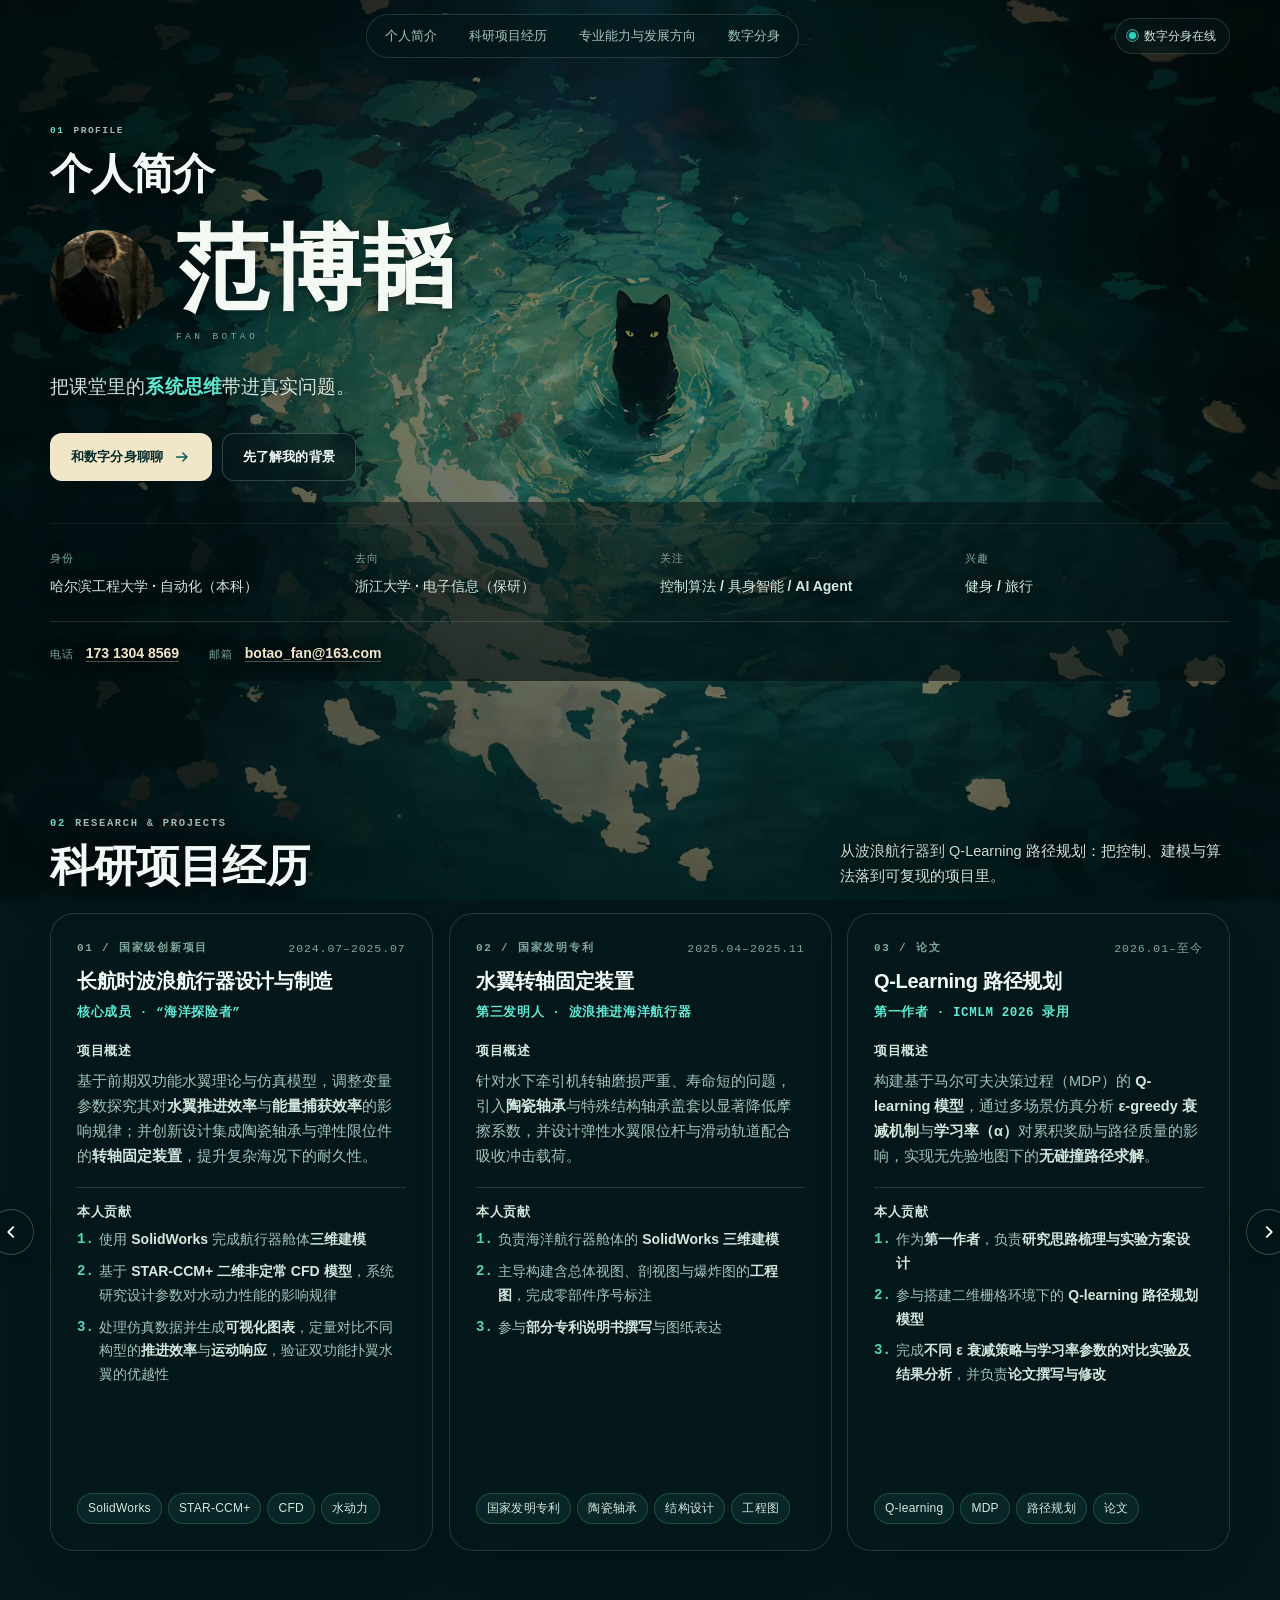
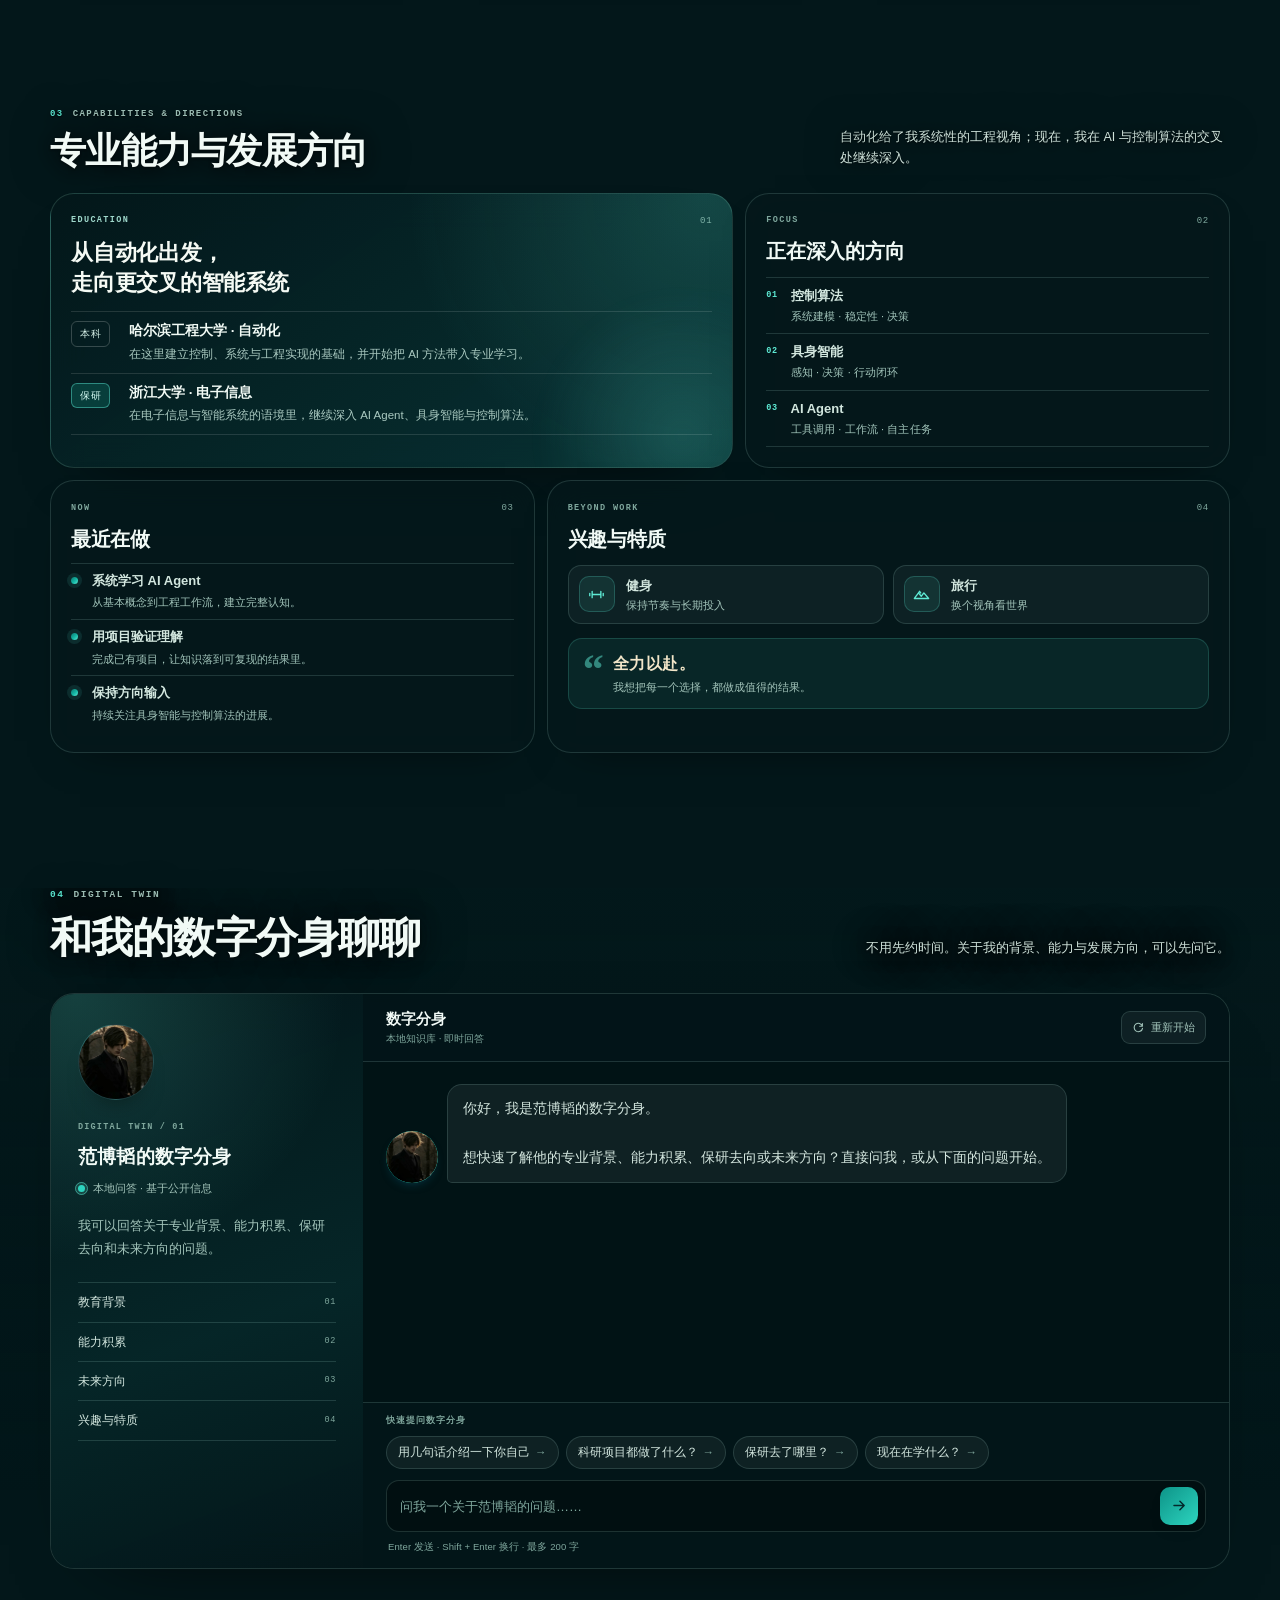
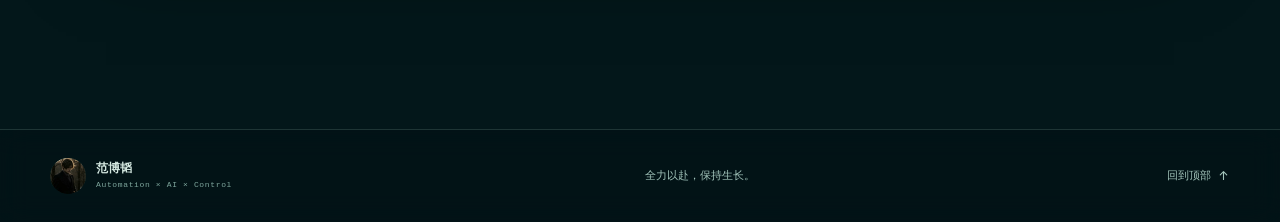
==== project-v1/index.html @ 4d1fc8c8 "科研板块新增左右轮播按钮，卡片循环轮转并渐隐渐显" ====
<!doctype html>
<html lang="zh-CN" class="no-js">
<head>
  <meta charset="utf-8">
  <meta name="viewport" content="width=device-width, initial-scale=1">
  <meta name="description" content="范博韬的个人主页：哈尔滨工程大学自动化专业大四学生，关注 AI Agent、具身智能与控制算法。">
  <meta name="theme-color" content="#03171a">
  <title>范博韬｜自动化 × AI × 控制</title>
  <link rel="icon" href="favicon.svg" type="image/svg+xml">
  <link rel="stylesheet" href="styles.css?v=20261109b">
  <script>document.documentElement.classList.replace('no-js', 'js');</script>
</head>
<body>
  <a class="skip-link" href="#main">跳到主要内容</a>

  <div class="page-bg" aria-hidden="true">
    <video class="page-bg-video" autoplay muted loop playsinline preload="auto" poster="bg-mobile.jpg">
      <source src="bg.mp4" type="video/mp4">
    </video>
    <span class="bg-orb bg-orb--blue"></span>
    <span class="bg-orb bg-orb--violet"></span>
    <span class="bg-grid"></span>
  </div>

  <header class="site-header" id="siteHeader">
    <div class="container nav-wrap">
      <a class="brand" href="#top" aria-label="范博韬个人主页"></a>

      <nav class="main-nav" aria-label="主导航">
        <a href="#intro"><span class="nav-full">个人简介</span><span class="nav-short">简介</span></a>
        <a href="#research"><span class="nav-full">科研项目经历</span><span class="nav-short">科研经历</span></a>
        <a href="#about"><span class="nav-full">专业能力与发展方向</span><span class="nav-short">能力与发展方向</span></a>
        <a href="#twin"><span class="nav-full">数字分身</span><span class="nav-short">数字分身</span></a>
      </nav>

      <a class="status-pill" href="#twin">
        <span class="status-dot" aria-hidden="true"></span>
        <span class="status-long">数字分身在线</span>
        <span class="status-short">在线</span>
      </a>
    </div>
  </header>

  <main id="main">
    <!-- Hero: name, one-line intro and profile details in a single flow -->
    <section class="hero container" id="top" aria-labelledby="hero-title">
      <div class="section-heading hero-heading">
        <p class="section-kicker hero-kicker" id="intro"><span>01</span> PROFILE</p>
        <h2>个人简介</h2>
      </div>

      <div class="hero-identity">
        <div class="hero-avatar">
          <div class="avatar-upload">
            <span class="avatar-upload__frame">
              <span class="avatar-upload__fallback" hidden>范</span>
              <img class="avatar-upload__image" src="avatar.jpg" alt="">
            </span>
          </div>
        </div>

        <h1 id="hero-title">
          <span class="hero-name">范博韬</span>
          <span class="hero-name-en">FAN BOTAO</span>
        </h1>
      </div>

      <p class="hero-lead">把课堂里的<span class="accent">系统思维</span>带进真实问题。</p>

      <div class="hero-actions">
        <a class="button button--primary" href="#twin">
          <span>和数字分身聊聊</span>
          <svg viewBox="0 0 20 20" aria-hidden="true"><path d="M4 10h11M11 5.5 15.5 10 11 14.5"/></svg>
        </a>
        <a class="button button--ghost" href="#research">先了解我的背景</a>
      </div>

      <dl class="hero-facts" aria-label="个人信息">
        <div>
          <dt>身份</dt>
          <dd>哈尔滨工程大学 · 自动化（本科）</dd>
        </div>
        <div>
          <dt>去向</dt>
          <dd>浙江大学 · 电子信息（保研）</dd>
        </div>
        <div>
          <dt>关注</dt>
          <dd>控制算法 / 具身智能 / AI Agent</dd>
        </div>
        <div>
          <dt>兴趣</dt>
          <dd>健身 / 旅行</dd>
        </div>
        <div class="hero-facts__contact">
          <dt>电话</dt>
          <dd><a href="tel:17313048569">173 1304 8569</a></dd>
          <dt>邮箱</dt>
          <dd><a href="mailto:botao_fan@163.com">botao_fan@163.com</a></dd>
        </div>
      </dl>

    </section>

    <!-- Research & projects -->
    <section class="section section--research container" aria-labelledby="research-title">
      <header class="section-head reveal" id="research">
        <div class="section-heading">
          <p class="section-kicker"><span>02</span> RESEARCH &amp; PROJECTS</p>
          <h2 id="research-title">科研项目经历</h2>
        </div>
        <p class="section-intro">从波浪航行器到 Q-Learning 路径规划：把控制、建模与算法落到可复现的项目里。</p>
      </header>

      <div class="research-carousel">
        <button class="research-nav research-nav--prev" type="button" aria-label="查看上一个科研项目"><svg viewBox="0 0 20 20" aria-hidden="true"><path d="M12.5 4.5 7 10l5.5 5.5"/></svg></button>
        <div class="research-grid">
        <article class="panel research-card reveal">
          <div class="panel-top">
            <span class="panel-label">01 / 国家级创新项目</span>
            <span class="panel-no" aria-hidden="true">2024.07–2025.07</span>
          </div>
          <h3 class="research-card__title">长航时波浪航行器设计与制造</h3>
          <p class="research-card__meta">核心成员 · “海洋探险者”</p>
          <span class="research-card__eyebrow">项目概述</span>
          <p class="research-card__summary">基于前期双功能水翼理论与仿真模型，调整变量参数探究其对<strong>水翼推进效率</strong>与<strong>能量捕获效率</strong>的影响规律；并创新设计集成陶瓷轴承与弹性限位件的<strong>转轴固定装置</strong>，提升复杂海况下的耐久性。</p>
          <div class="research-card__contribution">
            <span>本人贡献</span>
            <ul class="research-card__list">
              <li>使用 <strong>SolidWorks</strong> 完成航行器舱体<strong>三维建模</strong></li>
              <li>基于 <strong>STAR-CCM+</strong> <strong>二维非定常 CFD 模型</strong>，系统研究设计参数对水动力性能的影响规律</li>
              <li>处理仿真数据并生成<strong>可视化图表</strong>，定量对比不同构型的<strong>推进效率</strong>与<strong>运动响应</strong>，验证双功能扑翼水翼的优越性</li>
            </ul>
          </div>
          <ul class="research-card__tags">
            <li>SolidWorks</li><li>STAR-CCM+</li><li>CFD</li><li>水动力</li>
          </ul>
        </article>

        <article class="panel research-card reveal">
          <div class="panel-top">
            <span class="panel-label">02 / 国家发明专利</span>
            <span class="panel-no" aria-hidden="true">2025.04–2025.11</span>
          </div>
          <h3 class="research-card__title">水翼转轴固定装置</h3>
          <p class="research-card__meta">第三发明人 · 波浪推进海洋航行器</p>
          <span class="research-card__eyebrow">项目概述</span>
          <p class="research-card__summary">针对水下牵引机转轴磨损严重、寿命短的问题，引入<strong>陶瓷轴承</strong>与特殊结构轴承盖套以显著降低摩擦系数，并设计弹性水翼限位杆与滑动轨道配合吸收冲击载荷。</p>
          <div class="research-card__contribution">
            <span>本人贡献</span>
            <ul class="research-card__list">
              <li>负责海洋航行器舱体的 <strong>SolidWorks</strong> <strong>三维建模</strong></li>
              <li>主导构建含总体视图、剖视图与爆炸图的<strong>工程图</strong>，完成零部件序号标注</li>
              <li>参与<strong>部分专利说明书撰写</strong>与图纸表达</li>
            </ul>
          </div>
          <ul class="research-card__tags">
            <li>国家发明专利</li><li>陶瓷轴承</li><li>结构设计</li><li>工程图</li>
          </ul>
        </article>

        <article class="panel research-card reveal">
          <div class="panel-top">
            <span class="panel-label">03 / 论文</span>
            <span class="panel-no" aria-hidden="true">2026.01–至今</span>
          </div>
          <h3 class="research-card__title">Q-Learning 路径规划</h3>
          <p class="research-card__meta">第一作者 · ICMLM 2026 录用</p>
          <span class="research-card__eyebrow">项目概述</span>
          <p class="research-card__summary">构建基于马尔可夫决策过程（MDP）的 <strong>Q-learning 模型</strong>，通过多场景仿真分析 <strong>ε-greedy 衰减机制</strong>与<strong>学习率（α）</strong>对累积奖励与路径质量的影响，实现无先验地图下的<strong>无碰撞路径求解</strong>。</p>
          <div class="research-card__contribution">
            <span>本人贡献</span>
            <ul class="research-card__list">
              <li>作为<strong>第一作者</strong>，负责<strong>研究思路梳理与实验方案设计</strong></li>
              <li>参与搭建二维栅格环境下的 <strong>Q-learning 路径规划模型</strong></li>
              <li>完成<strong>不同 ε 衰减策略与学习率参数的对比实验及结果分析</strong>，并负责<strong>论文撰写与修改</strong></li>
            </ul>
          </div>
          <ul class="research-card__tags">
            <li>Q-learning</li><li>MDP</li><li>路径规划</li><li>论文</li>
          </ul>
        </article>
        </div>
        <button class="research-nav research-nav--next" type="button" aria-label="查看下一个科研项目"><svg viewBox="0 0 20 20" aria-hidden="true"><path d="M7.5 4.5 13 10l-5.5 5.5"/></svg></button>
      </div>
    </section>

    <!-- Capabilities & exploration -->
    <section class="section section--capabilities container" aria-labelledby="about-title">
      <header class="section-head reveal" id="about">
        <div class="section-heading">
          <p class="section-kicker"><span>03</span> CAPABILITIES &amp; DIRECTIONS</p>
          <h2 id="about-title">专业能力与发展方向</h2>
        </div>
        <p class="section-intro">自动化给了我系统性的工程视角；现在，我在 AI 与控制算法的交叉处继续深入。</p>
      </header>

      <div class="about-grid">
        <article class="panel panel--dark panel--education reveal">
          <div class="panel-top">
            <span class="panel-label">EDUCATION</span>
            <span class="panel-no" aria-hidden="true">01</span>
          </div>
          <h3>从自动化出发，<br>走向更交叉的智能系统</h3>
          <div class="edu-list">
            <div class="edu-item">
              <span class="edu-tag">本科</span>
              <div>
                <h4>哈尔滨工程大学 · 自动化</h4>
                <p>在这里建立控制、系统与工程实现的基础，并开始把 AI 方法带入专业学习。</p>
              </div>
            </div>
            <div class="edu-item">
              <span class="edu-tag edu-tag--accent">保研</span>
              <div>
                <h4>浙江大学 · 电子信息</h4>
                <p>在电子信息与智能系统的语境里，继续深入 AI Agent、具身智能与控制算法。</p>
              </div>
            </div>
          </div>
          <span class="panel-glow" aria-hidden="true"></span>
        </article>

        <article class="panel panel--focus reveal" id="directions">
          <div class="panel-top">
            <span class="panel-label">FOCUS</span>
            <span class="panel-no" aria-hidden="true">02</span>
          </div>
          <h3>正在深入的方向</h3>
          <ul class="focus-list">
            <li>
              <span class="focus-num">01</span>
              <div>
                <strong>控制算法</strong>
                <span>系统建模 · 稳定性 · 决策</span>
              </div>
            </li>
            <li>
              <span class="focus-num">02</span>
              <div>
                <strong>具身智能</strong>
                <span>感知 · 决策 · 行动闭环</span>
              </div>
            </li>
            <li>
              <span class="focus-num">03</span>
              <div>
                <strong>AI Agent</strong>
                <span>工具调用 · 工作流 · 自主任务</span>
              </div>
            </li>
          </ul>
        </article>

        <article class="panel panel--now reveal">
          <div class="panel-top">
            <span class="panel-label">NOW</span>
            <span class="panel-no" aria-hidden="true">03</span>
          </div>
          <h3>最近在做</h3>
          <div class="now-list">
            <div class="now-item">
              <span class="now-pulse" aria-hidden="true"></span>
              <div>
                <strong>系统学习 AI Agent</strong>
                <p>从基本概念到工程工作流，建立完整认知。</p>
              </div>
            </div>
            <div class="now-item">
              <span class="now-pulse" aria-hidden="true"></span>
              <div>
                <strong>用项目验证理解</strong>
                <p>完成已有项目，让知识落到可复现的结果里。</p>
              </div>
            </div>
            <div class="now-item">
              <span class="now-pulse" aria-hidden="true"></span>
              <div>
                <strong>保持方向输入</strong>
                <p>持续关注具身智能与控制算法的进展。</p>
              </div>
            </div>
          </div>
        </article>

        <article class="panel panel--life reveal">
          <div class="panel-top">
            <span class="panel-label">BEYOND WORK</span>
            <span class="panel-no" aria-hidden="true">04</span>
          </div>
          <h3>兴趣与特质</h3>

          <div class="life-grid">
            <div class="life-item">
              <span class="life-icon" aria-hidden="true">
                <svg viewBox="0 0 24 24"><path d="M6.5 8v8M17.5 8v8M3.5 10.5v3M20.5 10.5v3M6.5 12h11"/></svg>
              </span>
              <div>
                <strong>健身</strong>
                <span>保持节奏与长期投入</span>
              </div>
            </div>
            <div class="life-item">
              <span class="life-icon" aria-hidden="true">
                <svg viewBox="0 0 24 24"><path d="m3 17 5.2-7 3.5 4.2L15 10l6 7M3 17h18M8.2 10l1.4-2.1L11 10"/></svg>
              </span>
              <div>
                <strong>旅行</strong>
                <span>换个视角看世界</span>
              </div>
            </div>
          </div>

          <div class="life-quote">
            <span class="quote-mark" aria-hidden="true">“</span>
            <div>
              <p>全力以赴。</p>
              <span>我想把每一个选择，都做成值得的结果。</span>
            </div>
          </div>
        </article>
      </div>
    </section>

    <!-- Digital twin -->
    <section class="section section--twin" aria-labelledby="twin-title">
      <div class="container">
        <header class="section-head reveal" id="twin">
          <div class="section-heading">
            <p class="section-kicker"><span>04</span> DIGITAL TWIN</p>
            <h2 id="twin-title">和我的数字分身聊聊</h2>
          </div>
          <p class="section-intro">不用先约时间。关于我的背景、能力与发展方向，可以先问它。</p>
        </header>

        <div class="twin-shell reveal">
          <aside class="twin-side" aria-label="数字分身介绍">
            <div class="side-orbit" aria-hidden="true"></div>
            <div class="side-avatar" role="img" aria-label="范博韬的数字分身">
              <span id="sideAvatarFallback" hidden>范</span>
              <img class="side-avatar-photo" src="avatar.jpg" alt="">
            </div>
            <p class="micro-label side-label">DIGITAL TWIN / 01</p>
            <h3>范博韬的数字分身</h3>
            <p class="side-status"><span class="status-dot" aria-hidden="true"></span><span id="sideStatusText">在线 · 基于公开信息</span></p>
            <p class="side-desc">我可以回答关于专业背景、能力积累、保研去向和未来方向的问题。</p>

            <ul class="scope-list" aria-label="可回答的信息范围">
              <li><span>教育背景</span><em>01</em></li>
              <li><span>能力积累</span><em>02</em></li>
              <li><span>未来方向</span><em>03</em></li>
              <li><span>兴趣与特质</span><em>04</em></li>
            </ul>

          </aside>

          <div class="chat-card">
            <header class="chat-head">
              <div class="chat-id">
                <div>
                  <strong>数字分身</strong>
                  <span id="chatSubtitle">公开信息 · 即时回答</span>
                </div>
              </div>
              <button class="reset-button" id="resetChat" type="button">
                <svg viewBox="0 0 20 20" aria-hidden="true"><path d="M16 8a6.5 6.5 0 1 0 .2 3.2M16 3.8V8h-4.2"/></svg>
                重新开始
              </button>
            </header>

            <div class="chat-log" id="chatLog" role="log" aria-live="polite" aria-label="与数字分身的对话记录">
              <noscript>
                <div class="message message--bot">
                  <span class="msg-avatar" aria-hidden="true">范</span>
                  <div class="bubble">数字分身需要启用 JavaScript 才能使用。你仍然可以浏览页面上的个人信息。</div>
                </div>
              </noscript>
            </div>

            <div class="chat-prompts" id="chatPrompts" aria-label="建议提问">
              <span class="prompt-label">快速提问数字分身</span>
            </div>

            <form class="chat-form" id="chatForm">
              <label class="sr-only" for="chatInput">输入你的问题</label>
              <div class="composer">
                <textarea id="chatInput" name="message" rows="1" maxlength="200" placeholder="问我一个关于范博韬的问题……" autocomplete="off"></textarea>
                <button class="send-button" type="submit" aria-label="发送问题">
                  <svg viewBox="0 0 20 20" aria-hidden="true"><path d="M3.5 10h12M10.5 5l5 5-5 5"/></svg>
                </button>
              </div>
              <p class="chat-hint">Enter 发送 · Shift + Enter 换行 · 最多 200 字</p>
            </form>
          </div>
        </div>
      </div>
    </section>
  </main>

  <footer class="site-footer">
    <div class="container footer-inner">
      <div class="footer-id">
        <img class="footer-mark" src="avatar.jpg" alt="" aria-hidden="true">
        <div>
          <strong>范博韬</strong>
          <span>Automation × AI × Control</span>
        </div>
      </div>
      <p class="footer-note">全力以赴，保持生长。</p>
      <a class="back-top" href="#top">
        回到顶部
        <svg viewBox="0 0 20 20" aria-hidden="true"><path d="M10 16V4M5 9l5-5 5 5"/></svg>
      </a>
    </div>
  </footer>

  <script src="config.js"></script>
  <script src="app.js?v=20261108c"></script>
</body>
</html>
---- project-v1/styles.css ----
/* =========================================================
   范博韬 · Personal Page
   First-version prototype · no external dependencies
   ========================================================= */

:root {
  --bg: #f3f8fb;
  --bg-soft: #e9f2f7;
  --surface: rgba(255, 255, 255, 0.92);
  --surface-solid: #ffffff;
  --ink: #061e2f;
  --ink-soft: #1e3b4d;
  --muted: #58717f;
  --muted-soft: #8ba2ae;
  --line: rgba(6, 30, 47, 0.08);
  --line-strong: rgba(6, 30, 47, 0.13);
  --blue: #0b4f6c;
  --indigo: #0e7490;
  --violet: #22d3ee;
  --cyan: #67e8f9;
  --accent: #0891b2;
  --gradient: linear-gradient(135deg, #0b3f5c 0%, #0e7490 58%, #06b6d4 100%);
  --gradient-soft: linear-gradient(135deg, rgba(14, 116, 144, 0.10), rgba(34, 211, 238, 0.08));
  --shadow-card: 0 30px 80px -52px rgba(6, 30, 47, 0.32);
  --shadow-soft: 0 14px 40px -34px rgba(6, 30, 47, 0.18);
  --radius-lg: 24px;
  --radius-md: 18px;
  --font-sans: "Inter", "SF Pro Display", -apple-system, BlinkMacSystemFont, "Segoe UI",
    "PingFang SC", "Hiragino Sans GB", "Microsoft YaHei", "Noto Sans SC", sans-serif;
  --font-mono: "SFMono-Regular", "Cascadia Code", "Roboto Mono", Consolas, "Liberation Mono", monospace;
}

*,
*::before,
*::after {
  box-sizing: border-box;
}

html {
  scroll-behavior: smooth;
  scroll-padding-top: 80px;
}

body {
  margin: 0;
  min-width: 320px;
  overflow-x: hidden;
  background:
    radial-gradient(ellipse 55% 34% at 82% 0%, rgba(34, 211, 238, 0.055), transparent 70%),
    var(--bg);
  color: var(--ink);
  font-family: var(--font-sans);
  font-size: 16px;
  line-height: 1.6;
  -webkit-font-smoothing: antialiased;
  text-rendering: optimizeLegibility;
}

::selection {
  background: rgba(8, 145, 178, 0.17);
  color: var(--ink);
}

h1,
h2,
h3,
h4,
p,
dl,
dd,
figure {
  margin: 0;
}

ul,
ol {
  margin: 0;
  padding: 0;
  list-style: none;
}

a {
  color: inherit;
  text-decoration: none;
}

button,
textarea {
  font: inherit;
}

button {
  cursor: pointer;
}

svg {
  display: block;
  fill: none;
  stroke: currentColor;
  stroke-width: 1.7;
  stroke-linecap: round;
  stroke-linejoin: round;
}

:focus-visible {
  outline: 2px solid var(--indigo);
  outline-offset: 3px;
}

.container {
  width: min(1180px, calc(100% - 48px));
  margin: 0 auto;
}

.sr-only {
  position: absolute;
  width: 1px;
  height: 1px;
  padding: 0;
  margin: -1px;
  overflow: hidden;
  clip: rect(0, 0, 0, 0);
  white-space: nowrap;
  border: 0;
}

.skip-link {
  position: fixed;
  top: 12px;
  left: 12px;
  z-index: 100;
  padding: 10px 14px;
  border-radius: 10px;
  background: var(--ink);
  color: #fff;
  font-size: 13px;
  transform: translateY(-160%);
  transition: transform 0.2s ease;
}

.skip-link:focus {
  transform: translateY(0);
}

/* ---------- Ambient background ---------- */

.page-bg {
  position: fixed;
  inset: 0;
  z-index: 0;
  overflow: hidden;
  pointer-events: none;
}

.bg-orb {
  position: absolute;
  border-radius: 50%;
  filter: blur(86px);
  opacity: 0.34;
}

.bg-orb--blue {
  top: -220px;
  right: -160px;
  width: 640px;
  height: 640px;
  background: radial-gradient(circle, rgba(56, 189, 248, 0.2), rgba(56, 189, 248, 0) 70%);
}

.bg-orb--violet {
  top: 380px;
  left: -260px;
  width: 560px;
  height: 560px;
  background: radial-gradient(circle, rgba(34, 211, 238, 0.12), rgba(34, 211, 238, 0) 72%);
}

.bg-grid {
  position: absolute;
  inset: 0;
  background-image:
    linear-gradient(rgba(6, 30, 47, 0.026) 1px, transparent 1px),
    linear-gradient(90deg, rgba(6, 30, 47, 0.026) 1px, transparent 1px);
  background-size: 72px 72px;
  -webkit-mask-image: radial-gradient(ellipse 88% 54% at 52% 0%, #000 14%, transparent 76%);
  mask-image: radial-gradient(ellipse 88% 54% at 52% 0%, #000 14%, transparent 76%);
}

/* ---------- Header ---------- */

.site-header {
  position: sticky;
  top: 0;
  z-index: 30;
  padding: 14px 0;
  transition: padding 0.25s ease;
}

.site-header::before {
  content: "";
  position: absolute;
  inset: 0;
  z-index: -1;
  border-bottom: 1px solid transparent;
  background: rgba(244, 249, 251, 0);
  backdrop-filter: blur(0);
  transition: background 0.25s ease, backdrop-filter 0.25s ease, border-color 0.25s ease;
}

.site-header.is-scrolled {
  padding: 9px 0;
}

.site-header.is-scrolled::before {
  border-bottom-color: rgba(6, 30, 47, 0.07);
  background: rgba(243, 248, 251, 0.9);
  backdrop-filter: blur(18px);
}

.nav-wrap {
  display: flex;
  align-items: center;
  justify-content: space-between;
  gap: 24px;
}

.brand {
  display: inline-flex;
  align-items: center;
  gap: 10px;
  flex: none;
}

.brand-text {
  color: var(--ink);
  font-family: var(--font-sans);
  font-size: 16px;
  font-weight: 700;
  letter-spacing: 0.08em;
}

.main-nav {
  display: flex;
  align-items: center;
  gap: 4px;
  padding: 4px;
  border: 1px solid rgba(6, 30, 47, 0.07);
  border-radius: 999px;
  background: rgba(255, 255, 255, 0.8);
}

.main-nav a {
  position: relative;
  padding: 7px 14px;
  border-radius: 999px;
  color: var(--muted);
  font-size: 12.5px;
  font-weight: 500;
  transition: color 0.2s ease, background 0.2s ease;
}

.nav-short {
  display: none;
}

.main-nav a:hover {
  background: rgba(255, 255, 255, 0.8);
  color: var(--ink);
}

.status-pill {
  display: inline-flex;
  align-items: center;
  gap: 8px;
  flex: none;
  padding: 8px 13px;
  border: 1px solid rgba(6, 30, 47, 0.08);
  border-radius: 999px;
  background: rgba(255, 255, 255, 0.82);
  color: var(--ink-soft);
  font-size: 11.5px;
  font-weight: 500;
  transition: border-color 0.2s ease, background 0.2s ease;
}

.status-pill:hover {
  border-color: rgba(14, 116, 144, 0.26);
  background: #fff;
}

.status-dot {
  position: relative;
  display: inline-block;
  width: 7px;
  height: 7px;
  flex: none;
  border-radius: 50%;
  background: #0891b2;
  box-shadow: 0 0 0 3px rgba(8, 145, 178, 0.12);
}

.status-dot::after {
  content: "";
  position: absolute;
  inset: -3px;
  border: 1px solid rgba(8, 145, 178, 0.42);
  border-radius: inherit;
  animation: statusPulse 2.4s ease-out infinite;
}

.status-short {
  display: none;
}

/* ---------- Buttons ---------- */

.button {
  display: inline-flex;
  align-items: center;
  justify-content: center;
  gap: 10px;
  min-height: 48px;
  padding: 0 20px;
  border: 1px solid transparent;
  border-radius: 12px;
  font-size: 13px;
  font-weight: 600;
  letter-spacing: 0.01em;
  transition: transform 0.2s ease, box-shadow 0.2s ease, border-color 0.2s ease,
    background 0.2s ease;
}

.button svg {
  width: 18px;
  height: 18px;
  transition: transform 0.2s ease;
}

.button--primary {
  border-color: rgba(103, 232, 249, 0.14);
  background: #0b4a67;
  color: #f7fdfe;
  box-shadow: 0 12px 28px -18px rgba(6, 30, 47, 0.6);
}

.button--primary svg {
  color: #7dd3fc;
}

.button--primary:hover {
  background: #0e5d7e;
  transform: translateY(-2px);
  box-shadow: 0 16px 32px -18px rgba(6, 30, 47, 0.65);
}

.button--primary:hover svg {
  transform: translateX(3px);
}

.button--ghost {
  border-color: rgba(6, 30, 47, 0.11);
  background: rgba(255, 255, 255, 0.86);
  color: var(--ink-soft);
}

.button--ghost:hover {
  border-color: rgba(14, 116, 144, 0.3);
  background: #fff;
  transform: translateY(-2px);
}

/* ---------- Hero ---------- */

.hero {
  padding-top: clamp(30px, 4vw, 52px);
  padding-bottom: clamp(46px, 5.2vw, 70px);
}

.hero-kicker {
  margin-bottom: 0;
}

/* Hero identity — portrait and name share one line so the name leads */
.hero-identity {
  display: flex;
  align-items: center;
  gap: clamp(16px, 2vw, 22px);
  margin-top: 20px;
}

.hero-avatar {
  display: flex;
  flex: none;
  flex-direction: column;
  align-items: center;
  gap: 8px;
}

.avatar-upload {
  position: relative;
  display: block;
  width: 104px;
  height: 104px;
  flex: none;
  padding: 0;
  border: 0;
  border-radius: 50%;
  background: transparent;
  box-shadow: 0 14px 26px -22px rgba(6, 30, 47, 0.75);
}

.avatar-upload__frame {
  position: relative;
  display: grid;
  width: 100%;
  height: 100%;
  place-items: center;
  overflow: hidden;
  border-radius: 50%;
  background:
    radial-gradient(circle at 28% 18%, rgba(56, 189, 248, 0.26), transparent 42%),
    radial-gradient(circle at 90% 92%, rgba(34, 211, 238, 0.14), transparent 48%),
    #061e2f;
}

.avatar-upload__fallback {
  color: #f4fbff;
  font-size: 46px;
  font-weight: 600;
  line-height: 1;
  text-shadow: 0 6px 24px rgba(125, 211, 252, 0.24);
}

.avatar-upload__image {
  position: absolute;
  inset: 0;
  z-index: 1;
  width: 100%;
  height: 100%;
  object-fit: cover;
  object-position: center 22%;
}

.avatar-upload__edit {
  position: absolute;
  right: 5px;
  bottom: 5px;
  z-index: 2;
  display: grid;
  width: 23px;
  height: 23px;
  place-items: center;
  border: 1px solid rgba(255, 255, 255, 0.22);
  border-radius: 8px;
  background: rgba(6, 30, 47, 0.82);
  color: #e9fbff;
  transition: background 0.2s ease, border-color 0.2s ease;
}

.avatar-upload__edit svg {
  width: 13px;
  height: 13px;
}

.avatar-upload:hover .avatar-upload__edit {
  border-color: transparent;
  background: var(--gradient);
}

.avatar-upload__meta {
  display: flex;
  min-width: 0;
  flex-direction: column;
  align-items: center;
  gap: 3px;
  text-align: center;
}

.avatar-upload__title {
  color: var(--ink-soft);
  font-size: 12.5px;
  font-weight: 600;
  letter-spacing: 0.02em;
}

.avatar-upload__hint {
  color: var(--muted);
  font-size: 10.5px;
  line-height: 1.5;
}

.avatar-upload__remove {
  margin-top: 2px;
  padding: 0;
  border: 0;
  background: none;
  color: #0e7490;
  font-size: 10px;
  text-decoration: underline;
  text-underline-offset: 2px;
}

.avatar-upload__remove:hover {
  color: var(--indigo);
}

.hero h1 {
  margin-top: 0;
}

.hero-name {
  display: block;
  width: fit-content;
  color: #08283c;
  font-size: clamp(58px, 7.2vw, 92px);
  font-weight: 720;
  line-height: 1.05;
  letter-spacing: 0.01em;
}

.hero-name-en {
  display: block;
  margin-top: 13px;
  color: var(--muted-soft);
  font-family: var(--font-mono);
  font-size: 9.5px;
  font-weight: 500;
  letter-spacing: 0.36em;
}

.hero-lead {
  max-width: 460px;
  margin-top: 26px;
  color: #2d4a5c;
  font-size: 18.5px;
  line-height: 1.75;
  letter-spacing: 0.005em;
}

.hero-lead .accent {
  color: #0e7490;
  font-weight: 620;
}

.hero-actions {
  display: flex;
  flex-wrap: wrap;
  gap: 10px;
  margin-top: 30px;
}

/* Profile details flow with the hero instead of a separate card */
.hero-facts {
  display: grid;
  grid-template-columns: repeat(4, minmax(0, 1fr));
  gap: 24px 40px;
  margin-top: 42px;
  padding-top: 26px;
  border-top: 1px solid var(--line);
}

.hero-facts dt {
  color: var(--muted-soft);
  font-size: 10.5px;
  letter-spacing: 0.08em;
}

.hero-facts dd {
  margin-top: 8px;
  color: var(--ink-soft);
  font-size: 14px;
  font-weight: 550;
  line-height: 1.6;
}

.hero-motto {
  display: flex;
  align-items: baseline;
  justify-content: flex-end;
  gap: 12px;
  margin-top: 26px;
}

.hero-motto strong {
  color: #0b3f5c;
  font-size: 19px;
  font-weight: 700;
  letter-spacing: 0.06em;
}

/* On wider screens the motto sits beside the name so the right side is not empty */
@media (min-width: 761px) {
  .hero {
    display: grid;
    grid-template-columns: minmax(0, 1fr) auto;
    column-gap: 48px;
    align-items: start;
  }

  .hero-heading {
    grid-column: 1 / -1;
    grid-row: 1;
  }

  .hero-identity {
    grid-column: 1;
    grid-row: 2;
  }

  .hero-motto {
    grid-column: 2;
    grid-row: 2;
    align-self: center;
    justify-content: flex-end;
    margin-top: 0;
  }

  .hero-lead,
  .hero-actions,
  .hero-facts {
    grid-column: 1 / -1;
  }
}

.side-avatar-photo {
  position: absolute;
  inset: 0;
  z-index: 1;
  width: 100%;
  height: 100%;
  object-fit: cover;
  object-position: center 22%;
}

.micro-label {
  color: var(--muted-soft);
  font-family: var(--font-mono);
  font-size: 8.5px;
  font-weight: 600;
  letter-spacing: 0.14em;
}

.motto-en {
  color: #0e7490;
  font-family: var(--font-mono);
  font-size: 9px;
  font-weight: 600;
  letter-spacing: 0.18em;
}

/* ---------- Shared section ---------- */

.section {
  position: relative;
  padding: 72px 0;
}

.section-head {
  display: flex;
  align-items: flex-end;
  justify-content: space-between;
  gap: 44px;
  margin-bottom: 30px;
}

.section-kicker {
  display: flex;
  align-items: center;
  gap: 9px;
  color: var(--muted);
  font-family: var(--font-mono);
  font-size: 9.5px;
  font-weight: 600;
  letter-spacing: 0.16em;
}

.section-kicker span {
  color: var(--indigo);
}

.section-heading h2 {
  margin-top: 11px;
  color: var(--ink);
  font-size: clamp(32px, 3.8vw, 42px);
  font-weight: 700;
  line-height: 1.2;
  letter-spacing: -0.02em;
}

.section-intro {
  max-width: 390px;
  padding-bottom: 4px;
  color: var(--muted);
  font-size: 13px;
  line-height: 1.8;
}

/* ---------- About ---------- */

.about-grid {
  display: grid;
  grid-template-columns: repeat(12, minmax(0, 1fr));
  gap: 14px;
}

.panel {
  position: relative;
  min-height: 340px;
  padding: 25px;
  overflow: hidden;
  border: 1px solid rgba(6, 30, 47, 0.075);
  border-radius: var(--radius-lg);
  background: #ffffff;
  box-shadow: var(--shadow-soft);
}

.panel--education {
  grid-column: span 7;
  border-color: rgba(255, 255, 255, 0.06);
  background:
    radial-gradient(circle at 96% 0%, rgba(34, 211, 238, 0.12), transparent 38%),
    linear-gradient(145deg, #061e2f 0%, #082b3d 56%, #0a3345 100%);
  color: #fff;
  box-shadow: 0 26px 60px -46px rgba(6, 30, 47, 0.6);
}

.panel--focus {
  grid-column: span 5;
}

.panel--now {
  grid-column: span 5;
}

.panel--life {
  grid-column: span 7;
}

.panel-top {
  position: relative;
  z-index: 1;
  display: flex;
  align-items: center;
  justify-content: space-between;
  gap: 16px;
}

.panel-label {
  color: var(--muted-soft);
  font-family: var(--font-mono);
  font-size: 8.5px;
  font-weight: 600;
  letter-spacing: 0.16em;
}

.panel--education .panel-label {
  color: #8bb4c6;
}

.panel-no {
  color: #a9c1ce;
  font-family: var(--font-mono);
  font-size: 9px;
  letter-spacing: 0.08em;
}

.panel--education .panel-no {
  color: #7f99a9;
}

.panel h3 {
  position: relative;
  z-index: 1;
  margin-top: 16px;
  font-size: 22px;
  font-weight: 680;
  line-height: 1.45;
  letter-spacing: -0.015em;
}

.panel--education h3 {
  margin-top: 18px;
  color: #fff;
  font-size: 26px;
  font-weight: 650;
  letter-spacing: -0.01em;
}

.panel-glow {
  position: absolute;
  right: -100px;
  bottom: -120px;
  width: 300px;
  height: 300px;
  border-radius: 50%;
  background: radial-gradient(circle, rgba(34, 211, 238, 0.15), transparent 68%);
  filter: blur(10px);
  pointer-events: none;
}

.edu-list {
  position: relative;
  z-index: 1;
  margin-top: 25px;
  border-top: 1px solid rgba(255, 255, 255, 0.1);
}

.edu-item {
  display: grid;
  grid-template-columns: 52px minmax(0, 1fr);
  gap: 14px;
  padding: 17px 0;
  border-bottom: 1px solid rgba(255, 255, 255, 0.1);
}

.edu-tag {
  display: inline-flex;
  width: fit-content;
  height: fit-content;
  padding: 4px 8px;
  border: 1px solid rgba(255, 255, 255, 0.15);
  border-radius: 6px;
  color: #c9e6ef;
  font-size: 9.5px;
  font-weight: 500;
  letter-spacing: 0.06em;
}

.edu-tag--accent {
  border-color: rgba(34, 211, 238, 0.38);
  background: rgba(8, 145, 178, 0.22);
  color: #c7f5ff;
}

.edu-item h4 {
  color: #eefaff;
  font-size: 14.5px;
  font-weight: 600;
  line-height: 1.5;
}

.edu-item p {
  margin-top: 5px;
  color: #93b3c3;
  font-size: 12px;
  line-height: 1.75;
}

.focus-list {
  position: relative;
  z-index: 1;
  margin-top: 21px;
  border-top: 1px solid var(--line);
}

.focus-list li {
  display: flex;
  align-items: flex-start;
  gap: 13px;
  padding: 14px 0;
  border-bottom: 1px solid var(--line);
}

.focus-num {
  margin-top: 3px;
  color: var(--indigo);
  font-family: var(--font-mono);
  font-size: 8.5px;
  font-weight: 600;
  letter-spacing: 0.06em;
}

.focus-list strong {
  display: block;
  color: var(--ink-soft);
  font-size: 14px;
  font-weight: 650;
}

.focus-list div span {
  display: block;
  margin-top: 3px;
  color: var(--muted);
  font-size: 12px;
  letter-spacing: 0.01em;
}

.now-list {
  position: relative;
  z-index: 1;
  margin-top: 18px;
}

.now-item {
  display: grid;
  grid-template-columns: 8px minmax(0, 1fr);
  gap: 13px;
  padding: 13px 0;
  border-top: 1px solid var(--line);
}

.now-pulse {
  width: 7px;
  height: 7px;
  margin-top: 6px;
  border-radius: 50%;
  background: linear-gradient(135deg, var(--blue), var(--violet));
  box-shadow: 0 0 0 4px rgba(14, 116, 144, 0.08);
}

.now-item strong {
  display: block;
  color: var(--ink-soft);
  font-size: 13.5px;
  font-weight: 650;
}

.now-item p {
  margin-top: 3px;
  color: var(--muted);
  font-size: 11.5px;
  line-height: 1.7;
}

.panel--life {
  display: flex;
  flex-direction: column;
}

.life-grid {
  display: grid;
  grid-template-columns: repeat(2, minmax(0, 1fr));
  gap: 11px;
  margin-top: 20px;
}

.life-item {
  display: flex;
  align-items: center;
  gap: 11px;
  padding: 12px;
  border: 1px solid rgba(6, 30, 47, 0.065);
  border-radius: 13px;
  background: #f7fbfd;
}

.life-icon {
  display: grid;
  width: 36px;
  height: 36px;
  flex: none;
  place-items: center;
  border: 1px solid rgba(14, 116, 144, 0.1);
  border-radius: 10px;
  background: #edf8fb;
  color: #0e7490;
}

.life-icon svg {
  width: 19px;
  height: 19px;
}

.life-item strong {
  display: block;
  color: var(--ink-soft);
  font-size: 13px;
  font-weight: 650;
}

.life-item div span {
  display: block;
  margin-top: 2px;
  color: var(--muted);
  font-size: 11px;
  line-height: 1.5;
}

.life-quote {
  display: flex;
  align-items: center;
  gap: 9px;
  margin-top: auto;
  padding: 15px 17px;
  border: 1px solid rgba(14, 116, 144, 0.09);
  border-radius: 14px;
  background: #f2fafc;
}

.quote-mark {
  align-self: flex-start;
  color: rgba(14, 116, 144, 0.42);
  font-family: Georgia, "Times New Roman", serif;
  font-size: 42px;
  font-weight: 700;
  line-height: 0.9;
}

.life-quote p {
  color: #0b3f5c;
  font-size: 17px;
  font-weight: 680;
  letter-spacing: 0.03em;
}

.life-quote div span {
  display: block;
  margin-top: 2px;
  color: var(--muted);
  font-size: 10.5px;
}

/* ---------- Twin section ---------- */

.section--twin {
  padding-top: 62px;
  padding-bottom: 160px;
}

.section--twin::before {
  content: "";
  position: absolute;
  inset: 7% 0 0;
  z-index: -1;
  background: linear-gradient(180deg, rgba(228, 244, 249, 0.3), rgba(243, 248, 251, 0) 72%);
  pointer-events: none;
}

.twin-shell {
  display: grid;
  grid-template-columns: 312px minmax(0, 1fr);
  overflow: hidden;
  border: 1px solid rgba(6, 30, 47, 0.08);
  border-radius: 24px;
  background: #fff;
  box-shadow: 0 28px 70px -56px rgba(6, 30, 47, 0.4);
}

.twin-side {
  position: relative;
  display: flex;
  flex-direction: column;
  overflow: hidden;
  padding: 30px 27px 25px;
  background:
    radial-gradient(circle at 8% 0%, rgba(14, 116, 144, 0.3), transparent 40%),
    linear-gradient(160deg, #061e2f, #082b3d 58%, #061f2c);
  color: #fff;
}

.side-orbit {
  display: none;
}

.side-avatar {
  position: relative;
  z-index: 1;
  display: grid;
  width: 76px;
  aspect-ratio: 1;
  place-items: center;
  overflow: hidden;
  border: 1px solid transparent;
  border-radius: 50%;
  background:
    radial-gradient(circle at 28% 20%, rgba(56, 189, 248, 0.3), transparent 44%),
    linear-gradient(145deg, #0a3a52, #071e2e);
  color: #fff;
  font-size: 33px;
  font-weight: 600;
  box-shadow: 0 16px 30px -22px rgba(0, 0, 0, 0.8);
}

.side-label {
  position: relative;
  z-index: 1;
  margin-top: 21px;
  color: #8fa9b7;
}

.twin-side h3 {
  position: relative;
  z-index: 1;
  margin-top: 7px;
  font-size: 19px;
  font-weight: 620;
  letter-spacing: 0.01em;
}

.side-status {
  position: relative;
  z-index: 1;
  display: flex;
  align-items: center;
  gap: 8px;
  margin-top: 8px;
  color: #a8c8d6;
  font-size: 10.5px;
}

.side-desc {
  position: relative;
  z-index: 1;
  margin-top: 18px;
  color: #a9c4d2;
  font-size: 12.5px;
  line-height: 1.8;
}

.scope-list {
  position: relative;
  z-index: 1;
  margin-top: 22px;
  border-top: 1px solid rgba(255, 255, 255, 0.09);
}

.scope-list li {
  display: flex;
  align-items: center;
  justify-content: space-between;
  gap: 12px;
  padding: 10px 0;
  border-bottom: 1px solid rgba(255, 255, 255, 0.09);
}

.scope-list span {
  color: #d8eef5;
  font-size: 11.5px;
}

.scope-list em {
  color: #7898aa;
  font-family: var(--font-mono);
  font-size: 8.5px;
  font-style: normal;
  letter-spacing: 0.08em;
}

.side-note {
  position: relative;
  z-index: 1;
  display: flex;
  align-items: flex-start;
  gap: 7px;
  margin-top: auto;
  padding-top: 24px;
  color: #7b98a8;
  font-size: 10px;
  line-height: 1.7;
}

.side-note svg {
  width: 14px;
  height: 14px;
  flex: none;
  margin-top: 1px;
  opacity: 0.85;
}

.chat-card {
  display: flex;
  min-width: 0;
  flex-direction: column;
  background: #fff;
}

.chat-head {
  display: flex;
  min-height: 68px;
  align-items: center;
  justify-content: space-between;
  gap: 16px;
  padding: 0 23px;
  border-bottom: 1px solid rgba(6, 30, 47, 0.07);
  background: #fff;
}

.chat-id {
  display: flex;
  min-width: 0;
  align-items: center;
  gap: 11px;
}

.bot-mark {
  display: grid;
  width: 37px;
  height: 37px;
  flex: none;
  place-items: center;
  border-radius: 50%;
  background: var(--gradient);
  color: #fff;
  font-size: 16px;
  font-weight: 600;
  box-shadow: 0 9px 20px -10px rgba(14, 116, 144, 0.7);
}

.chat-id strong {
  display: block;
  color: var(--ink);
  font-size: 14.5px;
  font-weight: 650;
  line-height: 1.45;
}

.chat-id span {
  display: block;
  margin-top: 1px;
  color: var(--muted-soft);
  font-size: 10px;
}

.reset-button {
  display: inline-flex;
  align-items: center;
  gap: 6px;
  padding: 7px 10px;
  border: 1px solid rgba(6, 30, 47, 0.06);
  border-radius: 9px;
  background: #f5fafc;
  color: var(--muted);
  font-size: 10.5px;
  transition: color 0.2s ease, background 0.2s ease, border-color 0.2s ease;
}

.reset-button svg {
  width: 13px;
  height: 13px;
}

.reset-button:hover {
  border-color: rgba(14, 116, 144, 0.12);
  background: #e8f6fa;
  color: var(--indigo);
}

.chat-log {
  display: flex;
  min-height: 330px;
  max-height: 410px;
  flex: 1;
  flex-direction: column;
  gap: 15px;
  overflow-y: auto;
  padding: 22px 23px;
  background: #f8fbfd;
  scrollbar-color: rgba(14, 116, 144, 0.18) transparent;
  scrollbar-width: thin;
}

.chat-log::-webkit-scrollbar {
  width: 6px;
}

.chat-log::-webkit-scrollbar-thumb {
  border-radius: 99px;
  background: rgba(14, 116, 144, 0.18);
}

.message {
  display: flex;
  max-width: 88%;
  align-items: flex-end;
  gap: 9px;
  animation: messageIn 0.32s ease both;
}

.message--user {
  align-self: flex-end;
  flex-direction: row-reverse;
}

.msg-avatar {
  display: grid;
  width: 27px;
  height: 27px;
  flex: none;
  place-items: center;
  border-radius: 9px;
  background: var(--gradient);
  color: #fff;
  font-size: 11px;
  font-weight: 600;
  box-shadow: 0 5px 12px -7px rgba(14, 116, 144, 0.7);
}

.bubble {
  padding: 12px 15px;
  border: 1px solid #e1ecf1;
  border-radius: 15px 15px 15px 5px;
  background: #fff;
  color: #1f3b4b;
  font-size: 13.5px;
  line-height: 1.8;
  white-space: pre-line;
  overflow-wrap: anywhere;
}

.message--user .bubble {
  border-color: transparent;
  border-radius: 15px 15px 5px 15px;
  background: #0b4a67;
  color: #fff;
  box-shadow: 0 8px 20px -16px rgba(6, 30, 47, 0.5);
}

.typing {
  display: inline-flex;
  align-items: center;
  gap: 4px;
  min-width: 50px;
  min-height: 39px;
}

.typing i {
  display: block;
  width: 5px;
  height: 5px;
  border-radius: 50%;
  background: #8fa6b4;
  animation: typingBounce 1.1s ease-in-out infinite;
}

.typing i:nth-child(2) {
  animation-delay: 0.15s;
}

.typing i:nth-child(3) {
  animation-delay: 0.3s;
}

.chat-prompts {
  display: flex;
  flex-wrap: wrap;
  gap: 7px;
  padding: 12px 23px 11px;
  border-top: 1px solid rgba(6, 30, 47, 0.06);
  background: #fff;
}

.prompt-label {
  flex: 0 0 100%;
  color: #8fa6b4;
  font-family: var(--font-mono);
  font-size: 8.5px;
  font-weight: 600;
  letter-spacing: 0.12em;
}

.prompt-chip {
  display: inline-flex;
  align-items: center;
  gap: 5px;
  padding: 7px 11px;
  border: 1px solid #d6e8ee;
  border-radius: 999px;
  background: #f5fbfd;
  color: #4e5b78;
  font-size: 11.5px;
  line-height: 1.45;
  transition: color 0.2s ease, border-color 0.2s ease, background 0.2s ease,
    transform 0.2s ease;
}

.prompt-chip:hover {
  border-color: rgba(14, 116, 144, 0.3);
  background: #ecf9fc;
  color: var(--indigo);
  transform: translateY(-1px);
}

.chat-prompts.is-busy .prompt-chip {
  pointer-events: none;
  opacity: 0.55;
}

.prompt-chip:active {
  transform: translateY(0) scale(0.98);
}

.prompt-chip:disabled {
  cursor: wait;
}

.prompt-arrow {
  color: #8fa6b4;
  line-height: 1;
  transition: color 0.2s ease, transform 0.2s ease;
}

.prompt-chip:hover .prompt-arrow {
  color: var(--indigo);
  transform: translateX(2px);
}

.chat-form {
  padding: 0 23px 14px;
  background: #fff;
}

.composer {
  display: flex;
  align-items: flex-end;
  gap: 9px;
  padding: 6px 7px 6px 13px;
  border: 1px solid #dbe9ef;
  border-radius: 13px;
  background: #f6fafc;
  transition: border-color 0.2s ease, background 0.2s ease, box-shadow 0.2s ease;
}

.composer:focus-within {
  border-color: rgba(8, 145, 178, 0.42);
  background: #fff;
  box-shadow: 0 0 0 3px rgba(8, 145, 178, 0.07);
}

.composer textarea {
  width: 100%;
  min-height: 36px;
  max-height: 112px;
  flex: 1;
  resize: none;
  border: 0;
  outline: 0;
  background: transparent;
  color: var(--ink);
  font-size: 13px;
  line-height: 1.7;
  padding: 7px 0;
}

.composer textarea::placeholder {
  color: #8fa6b4;
}

.send-button {
  display: grid;
  width: 38px;
  height: 38px;
  flex: none;
  place-items: center;
  border: 0;
  border-radius: 10px;
  background: #0b4a67;
  color: #eafcff;
  box-shadow: 0 7px 16px -10px rgba(6, 30, 47, 0.6);
  transition: opacity 0.2s ease, transform 0.2s ease, box-shadow 0.2s ease,
    background 0.2s ease;
}

.send-button svg {
  width: 17px;
  height: 17px;
}

.send-button:hover {
  background: #0e5d7e;
  transform: translateY(-1px);
  box-shadow: 0 10px 20px -10px rgba(6, 30, 47, 0.6);
}

.send-button:disabled {
  cursor: wait;
  opacity: 0.45;
  transform: none;
}

.chat-hint {
  margin-top: 7px;
  padding-left: 2px;
  color: #93a8b5;
  font-size: 9.5px;
  letter-spacing: 0.01em;
}

/* ---------- Footer ---------- */

.site-footer {
  position: relative;
  z-index: 1;
  border-top: 1px solid var(--line);
  background: rgba(255, 255, 255, 0.5);
}

.footer-inner {
  display: flex;
  min-height: 92px;
  align-items: center;
  justify-content: space-between;
  gap: 24px;
  padding-top: 22px;
  padding-bottom: 22px;
}

.footer-id {
  display: flex;
  align-items: center;
  gap: 10px;
}

.footer-mark {
  display: grid;
  width: 36px;
  height: 36px;
  place-items: center;
  border-radius: 50%;
  background: linear-gradient(145deg, #0b4a67, #061e2f);
  color: #eafcff;
  font-size: 14px;
  font-weight: 600;
  object-fit: cover;
  object-position: center 22%;
}

.footer-id strong {
  display: block;
  color: var(--ink-soft);
  font-size: 12px;
  font-weight: 650;
}

.footer-id div span {
  display: block;
  margin-top: 1px;
  color: var(--muted-soft);
  font-family: var(--font-mono);
  font-size: 8px;
  letter-spacing: 0.08em;
}

.footer-note {
  color: var(--muted);
  font-size: 10.5px;
}

.back-top {
  display: inline-flex;
  align-items: center;
  gap: 6px;
  color: var(--muted);
  font-size: 10.5px;
  transition: color 0.2s ease;
}

.back-top svg {
  width: 13px;
  height: 13px;
}

.back-top:hover {
  color: var(--indigo);
}

/* ---------- Reveal motion ---------- */

.js .reveal {
  opacity: 0;
  transform: translateY(16px);
  transition: opacity 0.65s ease, transform 0.65s cubic-bezier(0.22, 1, 0.36, 1);
}

.js .reveal.is-visible {
  opacity: 1;
  transform: translateY(0);
}

.about-grid .panel:nth-child(2) {
  transition-delay: 0.06s;
}

.about-grid .panel:nth-child(3) {
  transition-delay: 0.12s;
}

.about-grid .panel:nth-child(4) {
  transition-delay: 0.18s;
}

/* ---------- Keyframes ---------- */

@keyframes statusPulse {
  0% {
    transform: scale(0.8);
    opacity: 0.8;
  }
  70%,
  100% {
    transform: scale(1.9);
    opacity: 0;
  }
}

@keyframes orbitSpin {
  to {
    transform: rotate(360deg);
  }
}

@keyframes chipFloat {
  0%,
  100% {
    transform: translateY(0);
  }
  50% {
    transform: translateY(-6px);
  }
}

@keyframes messageIn {
  from {
    opacity: 0;
    transform: translateY(6px);
  }
  to {
    opacity: 1;
    transform: translateY(0);
  }
}

@keyframes typingBounce {
  0%,
  60%,
  100% {
    transform: translateY(0);
    opacity: 0.45;
  }
  30% {
    transform: translateY(-4px);
    opacity: 1;
  }
}

/* ---------- Responsive ---------- */

@media (max-width: 1120px) {
  .hero-name {
    font-size: clamp(54px, 6.8vw, 78px);
  }

  .panel {
    padding: 23px;
  }

  .panel--education h3 {
    font-size: 24px;
  }
}

@media (max-width: 980px) {
  .hero {
    padding-top: 40px;
    padding-bottom: 64px;
  }

  .hero-facts {
    grid-template-columns: repeat(2, minmax(0, 1fr));
    gap: 22px 32px;
  }

  .about-grid {
    gap: 14px;
  }

  .panel--education,
  .panel--life {
    grid-column: span 12;
  }

  .panel--focus,
  .panel--now {
    grid-column: span 6;
  }

  .panel {
    min-height: auto;
  }

  .twin-shell {
    grid-template-columns: minmax(0, 1fr);
  }

  .twin-side {
    padding: 27px 28px;
  }

  .scope-list {
    display: grid;
    grid-template-columns: repeat(2, minmax(0, 1fr));
    column-gap: 26px;
  }

  .side-note {
    margin-top: 20px;
    padding-top: 0;
  }

  .chat-log {
    min-height: 330px;
    max-height: 410px;
  }
}

@media (max-width: 860px) {
  .section-head {
    flex-direction: column;
    align-items: flex-start;
    gap: 14px;
    margin-bottom: 24px;
  }

  .section-intro {
    max-width: 100%;
    padding-bottom: 0;
  }
}

/* Compact desktop layout: keep the whole capabilities section in one viewport */
@media (min-width: 981px) {
  #about {
    margin-bottom: 20px;
    padding-top: 12px;
  }

  #about .section-heading h2 {
    margin-top: 8px;
    font-size: 36px;
  }

  #about .section-kicker {
    font-size: 9px;
  }

  #about .section-intro {
    font-size: 12.5px;
    line-height: 1.65;
  }

  .about-grid {
    gap: 12px;
  }

  .about-grid .panel {
    min-height: 0;
    padding: 20px;
  }

  .panel h3 {
    margin-top: 10px;
    font-size: 20px;
    line-height: 1.35;
  }

  .panel--education h3 {
    margin-top: 10px;
    font-size: 22px;
    line-height: 1.35;
  }

  .edu-list {
    margin-top: 14px;
  }

  .edu-item {
    grid-template-columns: 48px minmax(0, 1fr);
    gap: 10px;
    padding: 9px 0;
  }

  .edu-item h4 {
    font-size: 13.5px;
  }

  .edu-item p {
    margin-top: 3px;
    font-size: 11.5px;
    line-height: 1.65;
  }

  .focus-list {
    margin-top: 12px;
  }

  .focus-list li {
    padding: 8px 0;
  }

  .focus-list strong {
    font-size: 13px;
  }

  .focus-list div span {
    margin-top: 1px;
    font-size: 11px;
  }

  .now-list {
    margin-top: 10px;
  }

  .now-item {
    padding: 7px 0;
  }

  .now-item strong {
    font-size: 13px;
  }

  .now-item p {
    font-size: 11px;
    line-height: 1.6;
  }

  .life-grid {
    margin-top: 12px;
    gap: 9px;
  }

  .life-item {
    padding: 10px;
  }

  .life-item strong {
    font-size: 12.5px;
  }

  .life-item div span {
    font-size: 10.5px;
  }

  .life-quote {
    margin-top: 14px;
    padding: 12px 14px;
  }

  .life-quote p {
    font-size: 16px;
  }
}

@media (max-width: 760px) {
  .container {
    width: calc(100% - 32px);
  }

  .site-header {
    padding: 10px 0;
  }

  .main-nav {
    display: none;
  }

  .status-long {
    display: none;
  }

  .status-short {
    display: inline;
  }

  .status-pill {
    padding: 7px 11px;
  }

  .hero {
    padding-top: 32px;
    padding-bottom: 56px;
  }

  .hero-name {
    font-size: clamp(50px, 15vw, 68px);
  }

  .hero-lead {
    margin-top: 21px;
    font-size: 16px;
    line-height: 1.85;
  }

  .section {
    padding: 66px 0;
  }

  .section-head {
    flex-direction: column;
    align-items: flex-start;
    gap: 15px;
    margin-bottom: 26px;
  }

  .section-heading h2 {
    margin-top: 10px;
    font-size: 34px;
  }

  .section-intro {
    max-width: 100%;
    padding: 0;
    font-size: 12.5px;
  }

  .about-grid {
    gap: 12px;
  }

  .panel--focus,
  .panel--now {
    grid-column: span 12;
  }

  .panel {
    padding: 22px;
    border-radius: 22px;
  }

  .panel--education h3 {
    font-size: 24px;
  }

  .life-grid {
    grid-template-columns: repeat(2, minmax(0, 1fr));
  }

  .section--twin {
    padding-top: 56px;
    padding-bottom: 76px;
  }

  .twin-shell {
    border-radius: 22px;
  }

  .twin-side {
    padding: 24px 22px;
  }

  .side-avatar {
    width: 68px;
    border-radius: 50%;
    font-size: 30px;
  }

  .side-label {
    margin-top: 17px;
  }

  .twin-side h3 {
    font-size: 17px;
  }

  .side-desc {
    margin-top: 14px;
    font-size: 11.5px;
  }

  .scope-list {
    margin-top: 16px;
  }

  .scope-list li {
    padding: 8px 0;
  }

  .side-note {
    margin-top: 16px;
    font-size: 9.5px;
  }

  .chat-head {
    min-height: 66px;
    padding: 0 18px;
  }

  .chat-log {
    min-height: 330px;
    max-height: 410px;
    padding: 18px;
  }

  .chat-prompts {
    padding: 11px 18px 10px;
  }

  .chat-form {
    padding: 0 18px 13px;
  }

  .composer textarea {
    font-size: 16px;
  }

  .bubble {
    font-size: 13px;
  }

  .footer-inner {
    flex-wrap: wrap;
    gap: 14px;
    padding-top: 20px;
    padding-bottom: 24px;
  }

  .footer-note {
    order: 3;
    flex: 1 0 100%;
  }

  .back-top {
    margin-left: auto;
  }
}

@media (max-width: 520px) {
  .brand-text {
    font-size: 15px;
  }

  .hero-name {
    font-size: clamp(46px, 14.4vw, 60px);
  }

  .hero-name-en {
    margin-top: 12px;
    font-size: 8.5px;
    letter-spacing: 0.34em;
  }

  .hero-lead {
    font-size: 15px;
    line-height: 1.88;
  }

  .hero-actions {
    flex-direction: column;
  }

  .button {
    width: 100%;
    min-height: 48px;
  }

  .hero-facts {
    gap: 20px;
    margin-top: 32px;
    padding-top: 20px;
  }

  .hero-facts dt {
    font-size: 9.5px;
  }

  .hero-facts dd {
    font-size: 12.5px;
    line-height: 1.55;
  }

  .hero-motto {
    margin-top: 22px;
    gap: 8px;
  }

  .hero-motto strong {
    font-size: 17px;
  }

  .section-heading h2 {
    font-size: 31px;
  }

  .panel h3 {
    font-size: 20px;
  }

  .panel--education h3 {
    font-size: 22px;
  }

  .edu-item {
    grid-template-columns: 47px minmax(0, 1fr);
    gap: 11px;
    padding: 14px 0;
  }

  .edu-item h4 {
    font-size: 13.5px;
  }

  .life-grid {
    grid-template-columns: minmax(0, 1fr);
  }

  .life-quote {
    margin-top: 18px;
  }

  .life-quote p {
    font-size: 16px;
  }

  .twin-side {
    padding: 22px 19px;
  }

  .scope-list {
    column-gap: 16px;
  }

  .scope-list span {
    font-size: 11px;
  }

  .twin-side h3 {
    font-size: 16.5px;
  }

  .chat-head {
    padding: 0 15px;
  }

  .reset-button {
    padding: 6px 8px;
    font-size: 9.5px;
  }

  .chat-log {
    min-height: 310px;
    padding: 16px 14px;
    gap: 13px;
  }

  .message {
    max-width: 94%;
  }

  .msg-avatar {
    width: 24px;
    height: 24px;
    border-radius: 8px;
    font-size: 10px;
  }

  .bubble {
    padding: 10px 12px;
    font-size: 12.5px;
    line-height: 1.78;
  }

  .chat-prompts {
    padding: 10px 14px 9px;
  }

  .prompt-chip {
    padding: 6px 9px;
    font-size: 11px;
  }

  .chat-form {
    padding: 0 14px 12px;
  }

  .chat-hint {
    font-size: 8.5px;
  }

  .send-button {
    width: 37px;
    height: 37px;
  }

  .footer-mark {
    width: 32px;
    height: 32px;
  }
}

@media (max-width: 760px) {
  .hero-identity {
    gap: 14px;
    margin-top: 18px;
  }

  .hero-avatar {
    gap: 6px;
  }

  .avatar-upload {
    width: 96px;
    height: 96px;
    border-radius: 50%;
  }

  .avatar-upload__frame {
    border-radius: 50%;
  }

  .avatar-upload__fallback {
    font-size: 40px;
  }

  .avatar-upload__hint {
    font-size: 10px;
  }
}

@media (max-width: 520px) {
  .hero-identity {
    gap: 12px;
  }

  .avatar-upload {
    width: 86px;
    height: 86px;
    border-radius: 50%;
  }

  .avatar-upload__frame {
    border-radius: 50%;
  }

  .avatar-upload__fallback {
    font-size: 36px;
  }

  .avatar-upload__edit {
    right: 4px;
    bottom: 4px;
    width: 22px;
    height: 22px;
    border-radius: 7px;
  }

  .avatar-upload__meta {
    gap: 2px;
  }

  .avatar-upload__hint {
    font-size: 9.5px;
  }
}

/* ---------- Mobile-only layout refinement ---------- */
@media (max-width: 760px) {
  html {
    scroll-padding-top: 112px;
  }

  .site-header {
    padding: 8px 0 0;
  }

  .site-header::before {
    border-bottom-color: rgba(6, 30, 47, 0.07);
    background: rgba(243, 248, 251, 0.94);
    backdrop-filter: blur(18px);
  }

  .site-header.is-scrolled {
    padding: 6px 0 0;
  }

  .nav-wrap {
    flex-wrap: wrap;
    gap: 6px 12px;
  }

  .main-nav {
    display: flex;
    order: 3;
    width: 100%;
    gap: 4px;
    margin: 0 0 8px;
    padding: 4px;
    border: 1px solid rgba(6, 30, 47, 0.07);
    border-radius: 12px;
    background: rgba(255, 255, 255, 0.9);
  }

  .main-nav a {
    flex: 1;
    padding: 8px 4px;
    border-radius: 9px;
    text-align: center;
    font-size: 12px;
  }

  .nav-full {
    display: none;
  }

  .nav-short {
    display: inline;
  }

  .hero {
    padding-top: 24px;
    padding-bottom: 34px;
    border-bottom: 1px solid rgba(6, 30, 47, 0.08);
  }

  .hero-kicker,
  .section-kicker {
    display: inline-flex;
    width: fit-content;
    padding: 6px 10px;
    border: 1px solid rgba(14, 116, 144, 0.12);
    border-radius: 999px;
    background: #edf8fb;
    color: #0e7490;
    font-size: 8.5px;
    letter-spacing: 0.1em;
  }

  .hero-kicker {
    margin-bottom: 14px;
  }

  .hero h1 {
    margin-top: 0;
  }

  .hero-lead {
    margin-top: 20px;
    font-size: 15px;
    line-height: 1.8;
  }

  .hero-actions {
    margin-top: 22px;
  }

  .section {
    padding: 48px 0;
  }

  .section--capabilities {
    padding-top: 44px;
    padding-bottom: 48px;
  }

  .section--twin {
    padding-top: 44px;
    padding-bottom: 56px;
  }

  .section-head {
    gap: 12px;
    margin-bottom: 20px;
    padding-top: 22px;
    border-top: 1px solid rgba(6, 30, 47, 0.08);
  }

  .section-heading h2 {
    margin-top: 9px;
    font-size: 30px;
    line-height: 1.22;
  }

  .section-intro {
    font-size: 12px;
    line-height: 1.75;
  }

  .about-grid {
    gap: 10px;
  }

  .panel {
    min-height: 0;
    padding: 18px;
    border-radius: 18px;
  }

  .panel h3 {
    margin-top: 10px;
    font-size: 19px;
    line-height: 1.4;
  }

  .panel--education h3 {
    margin-top: 12px;
    font-size: 21px;
  }

  .edu-list {
    margin-top: 16px;
  }

  .edu-item {
    grid-template-columns: 45px minmax(0, 1fr);
    gap: 10px;
    padding: 12px 0;
  }

  .edu-item h4 {
    font-size: 13px;
  }

  .edu-item p {
    margin-top: 3px;
    font-size: 11px;
    line-height: 1.65;
  }

  .focus-list {
    margin-top: 14px;
  }

  .focus-list li {
    gap: 10px;
    padding: 10px 0;
  }

  .focus-list strong {
    font-size: 13.5px;
  }

  .focus-list div span {
    margin-top: 2px;
    font-size: 11px;
  }

  .now-list {
    margin-top: 13px;
  }

  .now-item {
    padding: 9px 0;
  }

  .now-item strong {
    font-size: 13px;
  }

  .now-item p {
    font-size: 11px;
    line-height: 1.65;
  }

  .life-grid {
    grid-template-columns: repeat(auto-fit, minmax(150px, 1fr));
    gap: 8px;
    margin-top: 14px;
  }

  .life-item {
    gap: 8px;
    padding: 9px;
    border-radius: 11px;
  }

  .life-icon {
    width: 32px;
    height: 32px;
    border-radius: 9px;
  }

  .life-icon svg {
    width: 17px;
    height: 17px;
  }

  .life-item strong {
    font-size: 12.5px;
  }

  .life-item div span {
    font-size: 10px;
  }

  .life-quote {
    gap: 8px;
    margin-top: 14px;
    padding: 12px 14px;
    border-radius: 12px;
  }

  .life-quote p {
    font-size: 16px;
  }

  .twin-shell {
    border-radius: 20px;
  }

  .twin-side {
    display: grid;
    grid-template-columns: 56px minmax(0, 1fr);
    column-gap: 13px;
    align-items: center;
    padding: 18px;
  }

  .side-avatar {
    grid-column: 1;
    grid-row: 1 / span 2;
    width: 62px;
    border-radius: 50%;
    font-size: 28px;
  }

  .side-label,
  .side-desc,
  .scope-list,
  .side-note {
    display: none;
  }

  .twin-side h3 {
    grid-column: 2;
    grid-row: 1;
    margin-top: 0;
    font-size: 17px;
  }

  .side-status {
    grid-column: 2;
    grid-row: 2;
    margin-top: 3px;
    font-size: 10px;
  }

  .chat-head {
    min-height: 60px;
    padding: 0 16px;
  }

  .chat-log {
    min-height: 260px;
    max-height: 360px;
    padding: 16px;
    gap: 12px;
  }

  .chat-prompts {
    padding: 10px 16px 9px;
  }

  .chat-form {
    padding: 0 16px 12px;
  }

  .bubble {
    font-size: 12.5px;
    line-height: 1.75;
  }
}

@media (prefers-reduced-motion: reduce) {
  html {
    scroll-behavior: auto;
  }

  *,
  *::before,
  *::after {
    animation-duration: 0.01ms !important;
    animation-iteration-count: 1 !important;
    transition-duration: 0.01ms !important;
  }

  .js .reveal {
    opacity: 1;
    transform: none;
  }
}

/* =========================================================
   Ocean artwork theme
   Fixed water artwork + dark glass surfaces, teal & cream accents
   ========================================================= */

:root {
  --bg: #03171a;
  --bg-soft: #072629;
  --surface: rgba(5, 25, 28, 0.66);
  --surface-solid: #08292c;
  --ink: #f1faf6;
  --ink-soft: #d3e7df;
  --muted: #a2c4ba;
  --muted-soft: #7fa79d;
  --line: rgba(176, 227, 214, 0.16);
  --line-strong: rgba(176, 227, 214, 0.26);
  --blue: #5eead4;
  --indigo: #5eead4;
  --violet: #99f6e4;
  --cyan: #a7f3d0;
  --accent: #5eead4;
  --cream: #f2e6c9;
  --gradient: linear-gradient(135deg, #0f766e 0%, #14b8a6 55%, #5eead4 100%);
  --gradient-soft: linear-gradient(135deg, rgba(20, 184, 166, 0.2), rgba(94, 234, 212, 0.1));
  --shadow-card: 0 30px 80px -48px rgba(0, 0, 0, 0.75);
  --shadow-soft: 0 18px 44px -30px rgba(0, 0, 0, 0.7);
}

body {
  background: var(--bg);
  color: var(--ink);
}

::selection {
  background: rgba(94, 234, 212, 0.26);
  color: var(--ink);
}

.skip-link {
  background: #041c1f;
  color: var(--ink);
}

/* ---------- Artwork background ---------- */

.page-bg {
  position: fixed;
  inset: 0;
  z-index: 0;
  overflow: hidden;
  background-color: var(--bg);
  background-image: url("bg-water.jpg");
  background-size: cover;
  background-position: center 42%;
  background-repeat: no-repeat;
  pointer-events: none;
}

.page-bg-video {
  position: absolute;
  inset: 0;
  width: 100%;
  height: 100%;
  object-fit: cover;
  z-index: 1;
}

.page-bg::after {
  content: "";
  position: absolute;
  inset: 0;
  z-index: 2;
  pointer-events: none;
  background-image:
    linear-gradient(180deg, rgba(2, 14, 16, 0.46) 0%, rgba(2, 14, 16, 0.3) 38%, rgba(2, 14, 16, 0.62) 100%),
    linear-gradient(96deg, rgba(2, 14, 16, 0.56) 0%, rgba(2, 14, 16, 0.24) 46%, rgba(2, 14, 16, 0.08) 70%, rgba(2, 14, 16, 0.42) 100%);
  background-size: cover, cover;
  background-position: center, center;
  background-repeat: no-repeat;
}

.page-bg .bg-orb,
.page-bg .bg-grid {
  display: none;
}

/* ---------- Header ---------- */

.site-header::before {
  border-bottom-color: transparent;
  background: transparent;
  backdrop-filter: none;
}

.site-header.is-scrolled::before {
  border-bottom-color: var(--line);
  background: rgba(3, 20, 22, 0.82);
  backdrop-filter: blur(18px);
}

.main-nav {
  border-color: var(--line);
  background: rgba(4, 24, 26, 0.55);
  backdrop-filter: blur(14px);
}

.main-nav a {
  color: var(--muted);
}

.main-nav a:hover {
  background: rgba(255, 255, 255, 0.08);
  color: var(--ink);
}

.status-pill {
  border-color: var(--line);
  background: rgba(4, 24, 26, 0.55);
  color: var(--ink-soft);
  backdrop-filter: blur(14px);
}

.status-pill:hover {
  border-color: var(--line-strong);
  background: rgba(255, 255, 255, 0.08);
}

.status-dot {
  background: #2dd4bf;
  box-shadow: 0 0 0 3px rgba(94, 234, 212, 0.16);
}

.status-dot::after {
  border-color: rgba(94, 234, 212, 0.5);
}

/* ---------- Buttons ---------- */

.button--primary {
  border-color: rgba(255, 255, 255, 0.16);
  background: var(--cream);
  color: #062a2a;
  box-shadow: 0 14px 32px -18px rgba(0, 0, 0, 0.7);
}

.button--primary svg {
  color: #0a5c58;
}

.button--primary:hover {
  background: #f8f0dd;
  box-shadow: 0 18px 34px -18px rgba(0, 0, 0, 0.75);
}

.button--ghost {
  border-color: rgba(198, 240, 230, 0.22);
  background: rgba(255, 255, 255, 0.06);
  color: var(--ink);
}

.button--ghost:hover {
  border-color: rgba(94, 234, 212, 0.45);
  background: rgba(255, 255, 255, 0.12);
}

/* ---------- Hero ---------- */

.hero-name {
  color: #f5f9f3;
  text-shadow: 0 14px 46px rgba(0, 0, 0, 0.45);
}

.hero-name-en {
  color: var(--muted-soft);
}

.hero-lead {
  color: #cfe3db;
}

.hero-lead .accent {
  color: var(--indigo);
}

.hero-facts {
  border-top-color: var(--line);
}

.hero-facts dt {
  color: var(--muted-soft);
}

.hero-facts dd {
  color: var(--ink-soft);
}

.hero-motto strong {
  color: var(--cream);
}

.hero-motto .motto-en {
  color: var(--indigo);
}

.avatar-upload {
  box-shadow: 0 16px 34px -22px rgba(0, 0, 0, 0.85);
}

.avatar-upload__frame {
  background:
    radial-gradient(circle at 28% 18%, rgba(94, 234, 212, 0.28), transparent 44%),
    radial-gradient(circle at 90% 92%, rgba(167, 243, 208, 0.16), transparent 50%),
    #062a2c;
  box-shadow: inset 0 0 0 1px rgba(255, 255, 255, 0.12);
}

.avatar-upload__fallback {
  color: var(--cream);
}

.avatar-upload__hint {
  color: var(--muted);
}

.avatar-upload__remove {
  color: var(--indigo);
}

.avatar-upload__remove:hover {
  color: #bdf7eb;
}

/* ---------- Section headings ---------- */

.section-heading h2 {
  color: var(--ink);
}

.section-intro {
  color: var(--muted);
}

/* ---------- Panels ---------- */

.panel {
  border-color: var(--line);
  background: var(--surface);
  box-shadow: var(--shadow-soft);
  backdrop-filter: blur(18px);
  -webkit-backdrop-filter: blur(18px);
}

.panel-label {
  color: var(--muted-soft);
}

.panel-no {
  color: var(--muted-soft);
}

.panel h3 {
  color: var(--ink);
}

.panel--education {
  border-color: rgba(167, 243, 208, 0.16);
  background:
    radial-gradient(circle at 96% 0%, rgba(94, 234, 212, 0.16), transparent 42%),
    linear-gradient(145deg, rgba(3, 23, 26, 0.94) 0%, rgba(6, 40, 42, 0.9) 55%, rgba(9, 55, 57, 0.84) 100%);
  color: var(--ink);
  box-shadow: 0 30px 70px -46px rgba(0, 0, 0, 0.85);
}

.panel--education .panel-label {
  color: #9fd8cb;
}

.panel--education .panel-no {
  color: #7fb4a8;
}

.panel--education h3 {
  color: #f5faf4;
}

.edu-list {
  border-top-color: rgba(255, 255, 255, 0.12);
}

.edu-item {
  border-bottom-color: rgba(255, 255, 255, 0.12);
}

.edu-tag {
  border-color: rgba(255, 255, 255, 0.2);
  color: #d8f3ea;
}

.edu-tag--accent {
  border-color: rgba(94, 234, 212, 0.45);
  background: rgba(20, 184, 166, 0.2);
  color: #d9fff7;
}

.edu-item h4 {
  color: #f1faf5;
}

.edu-item p {
  color: #a9c9c0;
}

.panel-glow {
  background: radial-gradient(circle, rgba(94, 234, 212, 0.18), transparent 68%);
}

.focus-list {
  border-top-color: var(--line);
}

.focus-list li {
  border-bottom-color: var(--line);
}

.focus-num {
  color: var(--indigo);
}

.focus-list strong {
  color: var(--ink-soft);
}

.focus-list div span {
  color: var(--muted);
}

.now-item {
  border-top-color: var(--line);
}

.now-pulse {
  background: var(--gradient);
  box-shadow: 0 0 0 4px rgba(94, 234, 212, 0.1);
}

.now-item strong {
  color: var(--ink-soft);
}

.now-item p {
  color: var(--muted);
}

.life-item {
  border-color: var(--line);
  background: rgba(255, 255, 255, 0.045);
}

.life-icon {
  border-color: rgba(94, 234, 212, 0.22);
  background: rgba(94, 234, 212, 0.09);
  color: var(--indigo);
}

.life-item strong {
  color: var(--ink-soft);
}

.life-item div span {
  color: var(--muted);
}

.life-quote {
  border-color: rgba(94, 234, 212, 0.18);
  background: rgba(94, 234, 212, 0.07);
}

.quote-mark {
  color: rgba(94, 234, 212, 0.5);
}

.life-quote p {
  color: var(--cream);
}

.life-quote div span {
  color: var(--muted);
}

/* ---------- Digital twin ---------- */

.section--twin::before {
  background: linear-gradient(180deg, rgba(4, 26, 28, 0.38), rgba(3, 18, 20, 0) 72%);
}

.twin-shell {
  border-color: var(--line);
  background: rgba(4, 22, 24, 0.5);
  box-shadow: 0 32px 80px -56px rgba(0, 0, 0, 0.9);
  backdrop-filter: blur(18px);
  -webkit-backdrop-filter: blur(18px);
}

.twin-side {
  background:
    radial-gradient(circle at 8% 0%, rgba(94, 234, 212, 0.2), transparent 42%),
    linear-gradient(160deg, rgba(3, 22, 25, 0.94), rgba(6, 40, 42, 0.88) 58%, rgba(3, 22, 25, 0.94));
  color: var(--ink);
}

.side-avatar {
  border-color: rgba(255, 255, 255, 0.1);
  background:
    radial-gradient(circle at 28% 20%, rgba(94, 234, 212, 0.3), transparent 44%),
    linear-gradient(145deg, #0a3a3e, #051f22);
  color: var(--cream);
  box-shadow: 0 16px 30px -22px rgba(0, 0, 0, 0.9);
}

.side-label {
  color: var(--muted-soft);
}

.side-status {
  color: var(--muted);
}

.side-desc {
  color: var(--muted);
}

.scope-list {
  border-top-color: var(--line);
}

.scope-list li {
  border-bottom-color: var(--line);
}

.scope-list span {
  color: var(--ink-soft);
}

.scope-list em {
  color: var(--muted-soft);
}

.side-note {
  color: var(--muted-soft);
}

.chat-card {
  background: rgba(4, 22, 24, 0.42);
}

.chat-head {
  border-bottom-color: var(--line);
  background: rgba(4, 22, 24, 0.3);
}

.bot-mark {
  background: var(--gradient);
  color: #03282a;
}

.chat-id strong {
  color: var(--ink);
}

.chat-id span {
  color: var(--muted-soft);
}

.reset-button {
  border-color: var(--line);
  background: rgba(255, 255, 255, 0.05);
  color: var(--muted);
}

.reset-button:hover {
  border-color: var(--line-strong);
  background: rgba(255, 255, 255, 0.1);
  color: var(--indigo);
}

.chat-log {
  background: rgba(2, 16, 18, 0.36);
  scrollbar-color: rgba(94, 234, 212, 0.28) transparent;
}

.chat-log::-webkit-scrollbar-thumb {
  background: rgba(94, 234, 212, 0.28);
}

.msg-avatar {
  background: var(--gradient);
  color: #03282a;
}

.bubble {
  border-color: var(--line);
  background: rgba(255, 255, 255, 0.06);
  color: var(--ink-soft);
}

.message--user .bubble {
  border-color: transparent;
  background: linear-gradient(135deg, #0d9488, #2dd4bf);
  color: #04211f;
  box-shadow: 0 10px 24px -18px rgba(0, 0, 0, 0.7);
}

.typing i {
  background: var(--muted-soft);
}

.chat-prompts {
  border-top-color: var(--line);
  background: transparent;
}

.prompt-label {
  color: var(--muted-soft);
}

.prompt-chip {
  border-color: var(--line);
  background: rgba(255, 255, 255, 0.05);
  color: var(--ink-soft);
}

.prompt-chip:hover {
  border-color: rgba(94, 234, 212, 0.42);
  background: rgba(94, 234, 212, 0.1);
  color: var(--indigo);
}

.prompt-arrow {
  color: var(--muted-soft);
}

.chat-form {
  background: transparent;
}

.composer {
  border-color: var(--line);
  background: rgba(0, 0, 0, 0.26);
}

.composer:focus-within {
  border-color: rgba(94, 234, 212, 0.45);
  background: rgba(0, 0, 0, 0.34);
  box-shadow: 0 0 0 3px rgba(94, 234, 212, 0.1);
}

.composer textarea {
  color: var(--ink);
}

.composer textarea::placeholder {
  color: var(--muted-soft);
}

.send-button {
  background: linear-gradient(135deg, #0d9488, #2dd4bf);
  color: #03282a;
  box-shadow: 0 8px 18px -12px rgba(0, 0, 0, 0.8);
}

.send-button:hover {
  background: linear-gradient(135deg, #14b8a6, #5eead4);
  box-shadow: 0 10px 22px -12px rgba(0, 0, 0, 0.85);
}

.chat-hint {
  color: var(--muted-soft);
}

/* ---------- Footer ---------- */

.site-footer {
  border-top-color: var(--line);
  background: rgba(3, 18, 20, 0.55);
  backdrop-filter: blur(14px);
  -webkit-backdrop-filter: blur(14px);
}

.footer-mark {
  background: linear-gradient(145deg, #0b4a4a, #041f22);
  color: var(--cream);
}

.footer-id strong {
  color: var(--ink-soft);
}

.footer-id div span {
  color: var(--muted-soft);
}

.footer-note {
  color: var(--muted);
}

.back-top {
  color: var(--muted);
}

.back-top:hover {
  color: var(--indigo);
}

/* ---------- Mobile tint corrections ---------- */

@media (max-width: 760px) {
  .site-header::before {
    border-bottom-color: var(--line);
    background: rgba(3, 20, 22, 0.9);
  }

  .main-nav {
    border-color: var(--line);
    background: rgba(4, 24, 26, 0.6);
  }

  .hero {
    border-bottom-color: var(--line);
  }

  .section-head {
    border-top-color: var(--line);
  }

  .hero-kicker,
  .section-kicker {
    border-color: rgba(94, 234, 212, 0.22);
    background: rgba(6, 32, 34, 0.72);
    color: #8ef0de;
  }

  .panel,
  .twin-shell {
    backdrop-filter: none;
    -webkit-backdrop-filter: none;
  }
}

/* Keep the document flow above the fixed artwork layer */
main {
  position: relative;
  z-index: 1;
}

/* ---------- Readability over the artwork ---------- */

.hero {
  position: relative;
  isolation: isolate;
}

.hero-facts {
  position: relative;
  isolation: isolate;
}

.hero-facts::before {
  content: "";
  position: absolute;
  inset: -22px -30px -16px;
  z-index: -1;
  border-radius: 22px;
  background: linear-gradient(180deg, rgba(2, 14, 16, 0.5), rgba(2, 14, 16, 0.62));
  pointer-events: none;
}

.button--ghost {
  background: rgba(4, 22, 24, 0.5);
  backdrop-filter: blur(8px);
  -webkit-backdrop-filter: blur(8px);
}

.hero-name,
.hero-kicker,
.hero-lead,
.hero-facts dt,
.hero-facts dd,
.hero-motto,
.avatar-upload__hint,
.section-kicker,
.section-heading h2,
.section-intro {
  text-shadow: 0 1px 14px rgba(2, 12, 14, 0.75);
}

@media (max-width: 760px) {
  .page-bg {
    background-image: url("bg-mobile.jpg");
    background-position: center;
  }

  .page-bg::after {
    background-image:
      linear-gradient(180deg, rgba(2, 14, 16, 0.6) 0%, rgba(2, 14, 16, 0.52) 45%, rgba(2, 14, 16, 0.72) 100%),
      linear-gradient(96deg, rgba(2, 14, 16, 0.45) 0%, rgba(2, 14, 16, 0.22) 55%, rgba(2, 14, 16, 0.45) 100%);
  }

  .hero-facts::before {
    inset: -18px -20px -12px;
    background: linear-gradient(180deg, rgba(2, 14, 16, 0.6), rgba(2, 14, 16, 0.7));
  }
}

/* Stronger halo for headings that sit directly on the artwork */
.section-heading h2,
.section-intro,
.section-kicker {
  text-shadow: 0 1px 2px rgba(2, 10, 12, 0.78), 0 2px 18px rgba(2, 10, 12, 0.85),
    0 0 44px rgba(2, 10, 12, 0.6);
}

.section-intro {
  color: #cfe3db;
}

.avatar-upload__hint {
  color: #b9d3cb;
}

.msg-avatar {
  position: relative;
  width: 52px;
  height: 52px;
  overflow: hidden;
  border-radius: 50%;
  font-size: 15px;
}

@media (max-width: 760px) {
  .msg-avatar {
    width: 44px;
    height: 44px;
    font-size: 13px;
  }
}

.msg-avatar__image {
  position: absolute;
  inset: 0;
  display: block;
  width: 100%;
  height: 100%;
  border-radius: inherit;
  object-fit: cover;
  object-position: center 22%;
}

/* Photo avatars keep a clean circular edge with no decorative ring */
.msg-avatar--photo {
  background: #ffffff;
  border: 0;
  box-shadow: none;
}

/* Keep the whole portrait (head + shoulders) inside the circular frame */


/* Hero contact row (phone + email) */
.hero-facts__contact {
  display: flex;
  flex-wrap: wrap;
  align-items: baseline;
  gap: 6px 12px;
  grid-column: 1 / -1;
  padding-top: 20px;
  border-top: 1px solid var(--line);
}

.hero-facts__contact dt:not(:first-child) {
  margin-left: 18px;
}

.hero-facts__contact dd {
  margin-top: 0;
}

.hero-facts__contact a {
  color: var(--cream);
  text-decoration: none;
  border-bottom: 1px solid rgba(242, 230, 201, 0.35);
  transition: color 0.2s ease, border-color 0.2s ease;
}

.hero-facts__contact a:hover {
  color: #ffffff;
  border-bottom-color: currentColor;
}


/* Keep the chat panel a fixed height; long answers scroll inside instead of growing the box */
.chat-log {
  height: 340px;
  min-height: 340px;
  max-height: 340px;
  flex: 0 0 auto;
}

@media (max-width: 760px) {
  .chat-log {
    height: 300px;
    min-height: 300px;
    max-height: 300px;
  }
}

/* ---------- Research & projects ---------- */
.research-grid {
  display: grid;
  grid-template-columns: repeat(3, minmax(0, 1fr));
  align-items: stretch;
  gap: 14px;
}

.research-card {
  display: flex;
  flex-direction: column;
  min-height: 0;
  padding: 24px;
}

.research-card .panel-label {
  font-size: 9.5px;
}

.research-card .panel-no {
  font-size: 10px;
}

.research-card__title {
  position: relative;
  z-index: 1;
  margin-top: 14px;
  color: var(--ink);
  font-size: 20px;
  font-weight: 680;
  line-height: 1.35;
  letter-spacing: -0.01em;
}

.research-card__meta {
  margin-top: 6px;
  color: var(--indigo);
  font-family: var(--font-mono);
  font-size: 11px;
  font-weight: 600;
  letter-spacing: 0.05em;
}

.research-card__summary {
  margin-top: 7px;
  color: var(--muted);
  font-size: 13px;
  line-height: 1.72;
}

.research-card__contribution {
  margin-top: 14px;
  padding-top: 13px;
  border-top: 1px solid var(--line);
}

.research-card__contribution > span {
  display: block;
  margin-bottom: 6px;
  color: var(--ink-soft);
  font-size: 11px;
  font-weight: 650;
  letter-spacing: 0.04em;
}

.research-card__contribution p {
  color: var(--muted);
  font-size: 12.5px;
  line-height: 1.7;
}

.research-card__eyebrow {
  display: block;
  margin-top: 16px;
  color: var(--ink-soft);
  font-size: 11px;
  font-weight: 650;
  letter-spacing: 0.04em;
}

.research-card__list {
  display: grid;
  gap: 6px;
  margin: 0;
  padding-left: 0;
  list-style: none;
  counter-reset: research-item;
  color: var(--muted);
  font-size: 12.5px;
  line-height: 1.68;
}

.research-card__list li {
  position: relative;
  padding-left: 1.6em;
  counter-increment: research-item;
}

.research-card__list li::before {
  content: counter(research-item) ".";
  position: absolute;
  left: 0;
  color: rgba(94, 234, 212, 0.9);
  font-family: var(--font-mono);
  font-weight: 600;
}

.research-card__summary strong,
.research-card__list strong {
  color: var(--ink-soft);
  font-weight: 700;
}

.research-card__tags {
  display: flex;
  flex-wrap: wrap;
  gap: 6px;
  margin-top: auto;
  padding-top: 15px;
}

.research-card__tags li {
  padding: 4px 9px;
  border: 1px solid rgba(94, 234, 212, 0.2);
  border-radius: 999px;
  background: rgba(94, 234, 212, 0.07);
  color: var(--ink-soft);
  font-size: 10.5px;
  letter-spacing: 0.02em;
}

/* Compact desktop: larger type, and the research section fills one viewport
   so the next section does not peek in when the nav jumps here */
@media (min-width: 981px) {
  #research {
    margin-bottom: 20px;
    padding-top: 12px;
  }

  .section--research {
    display: flex;
    flex-direction: column;
    min-height: calc(100vh - 8px);
  }

  .research-grid {
    flex: 1 1 auto;
    min-height: 0;
    gap: 16px;
  }

  #research .section-heading h2 {
    margin-top: 8px;
    font-size: 44px;
  }

  #research .section-kicker {
    font-size: 10.5px;
  }

  #research .section-intro {
    font-size: 14.5px;
    line-height: 1.7;
  }

  .research-card {
    padding: 26px;
  }

  .research-card .panel-label {
    font-size: 11px;
  }

  .research-card .panel-no {
    font-size: 11.5px;
  }

  .research-card__title {
    margin-top: 14px;
    font-size: 24px;
  }

  .research-card__meta {
    margin-top: 8px;
    font-size: 12.5px;
  }

  .research-card__summary {
    margin-top: 8px;
    font-size: 14.5px;
    line-height: 1.72;
  }

  .research-card__contribution {
    margin-top: 18px;
    padding-top: 14px;
  }

  .research-card__contribution > span {
    font-size: 12.5px;
  }

  .research-card__contribution p {
    font-size: 14px;
    line-height: 1.7;
  }

  .research-card__eyebrow {
    margin-top: 18px;
    font-size: 12.5px;
  }

  .research-card__list {
    gap: 8px;
    padding-left: 0;
    font-size: 14px;
    line-height: 1.7;
  }

  .research-card__tags {
    padding-top: 16px;
  }

  .research-card__tags li {
    padding: 5px 10px;
    font-size: 12px;
  }
}

@media (max-width: 980px) {
  .research-grid {
    grid-template-columns: minmax(0, 1fr);
  }
}

@media (max-width: 760px) {
  #research {
    padding-top: 0;
  }

  .research-card {
    padding: 22px;
  }

  .research-card__title {
    font-size: 19px;
  }
}


/* Video background: keep video visible even when reduce motion is on */
@media (prefers-reduced-motion: reduce) {
  .page-bg-video {
    display: block;
  }
}


/* ---------- Research carousel ---------- */
.research-carousel {
  position: relative;
  flex: 1 1 auto;
  min-height: 0;
  display: flex;
  flex-direction: column;
}

.research-carousel .research-grid {
  flex: 1 1 auto;
}

.research-nav {
  position: absolute;
  top: 50%;
  transform: translateY(-50%);
  z-index: 3;
  display: grid;
  place-items: center;
  width: 46px;
  height: 46px;
  padding: 0;
  border-radius: 50%;
  border: 1px solid rgba(176, 227, 214, 0.28);
  background: rgba(3, 20, 22, 0.72);
  color: #f1faf6;
  font-size: 26px;
  line-height: 1;
  font-family: inherit;
  cursor: pointer;
  -webkit-backdrop-filter: blur(10px);
  backdrop-filter: blur(10px);
  box-shadow: 0 8px 24px rgba(2, 12, 14, 0.45);
  transition: background 0.2s ease, border-color 0.2s ease, transform 0.2s ease;
}

.research-nav:hover {
  background: rgba(12, 46, 50, 0.9);
  border-color: rgba(176, 227, 214, 0.5);
}

.research-nav:focus-visible {
  outline: 2px solid rgba(176, 227, 214, 0.7);
  outline-offset: 2px;
}

.research-nav svg {
  display: block;
  width: 18px;
  height: 18px;
  fill: none;
  stroke: currentColor;
  stroke-width: 2;
  stroke-linecap: round;
  stroke-linejoin: round;
}

.research-nav--prev {
  left: -62px;
}

.research-nav--next {
  right: -62px;
}

.research-card {
  will-change: transform, opacity;
  transition:
    opacity 0.55s cubic-bezier(0.22, 0.61, 0.36, 1),
    transform 0.55s cubic-bezier(0.22, 0.61, 0.36, 1);
}

.research-card--out {
  opacity: 0;
  transform: translateX(-48px);
}

.is-prev .research-card--out {
  transform: translateX(48px);
}

.research-card--in {
  animation: researchCardIn 0.58s cubic-bezier(0.22, 0.61, 0.36, 1) both;
}

.is-prev .research-card--in {
  animation-name: researchCardInLeft;
}

.research-card--hidden {
  display: none;
}

@keyframes researchCardIn {
  from { opacity: 0; transform: translateX(48px); }
  to { opacity: 1; transform: translateX(0); }
}

@keyframes researchCardInLeft {
  from { opacity: 0; transform: translateX(-48px); }
  to { opacity: 1; transform: translateX(0); }
}

@media (max-width: 980px) {
  .research-nav {
    display: none;
  }
}
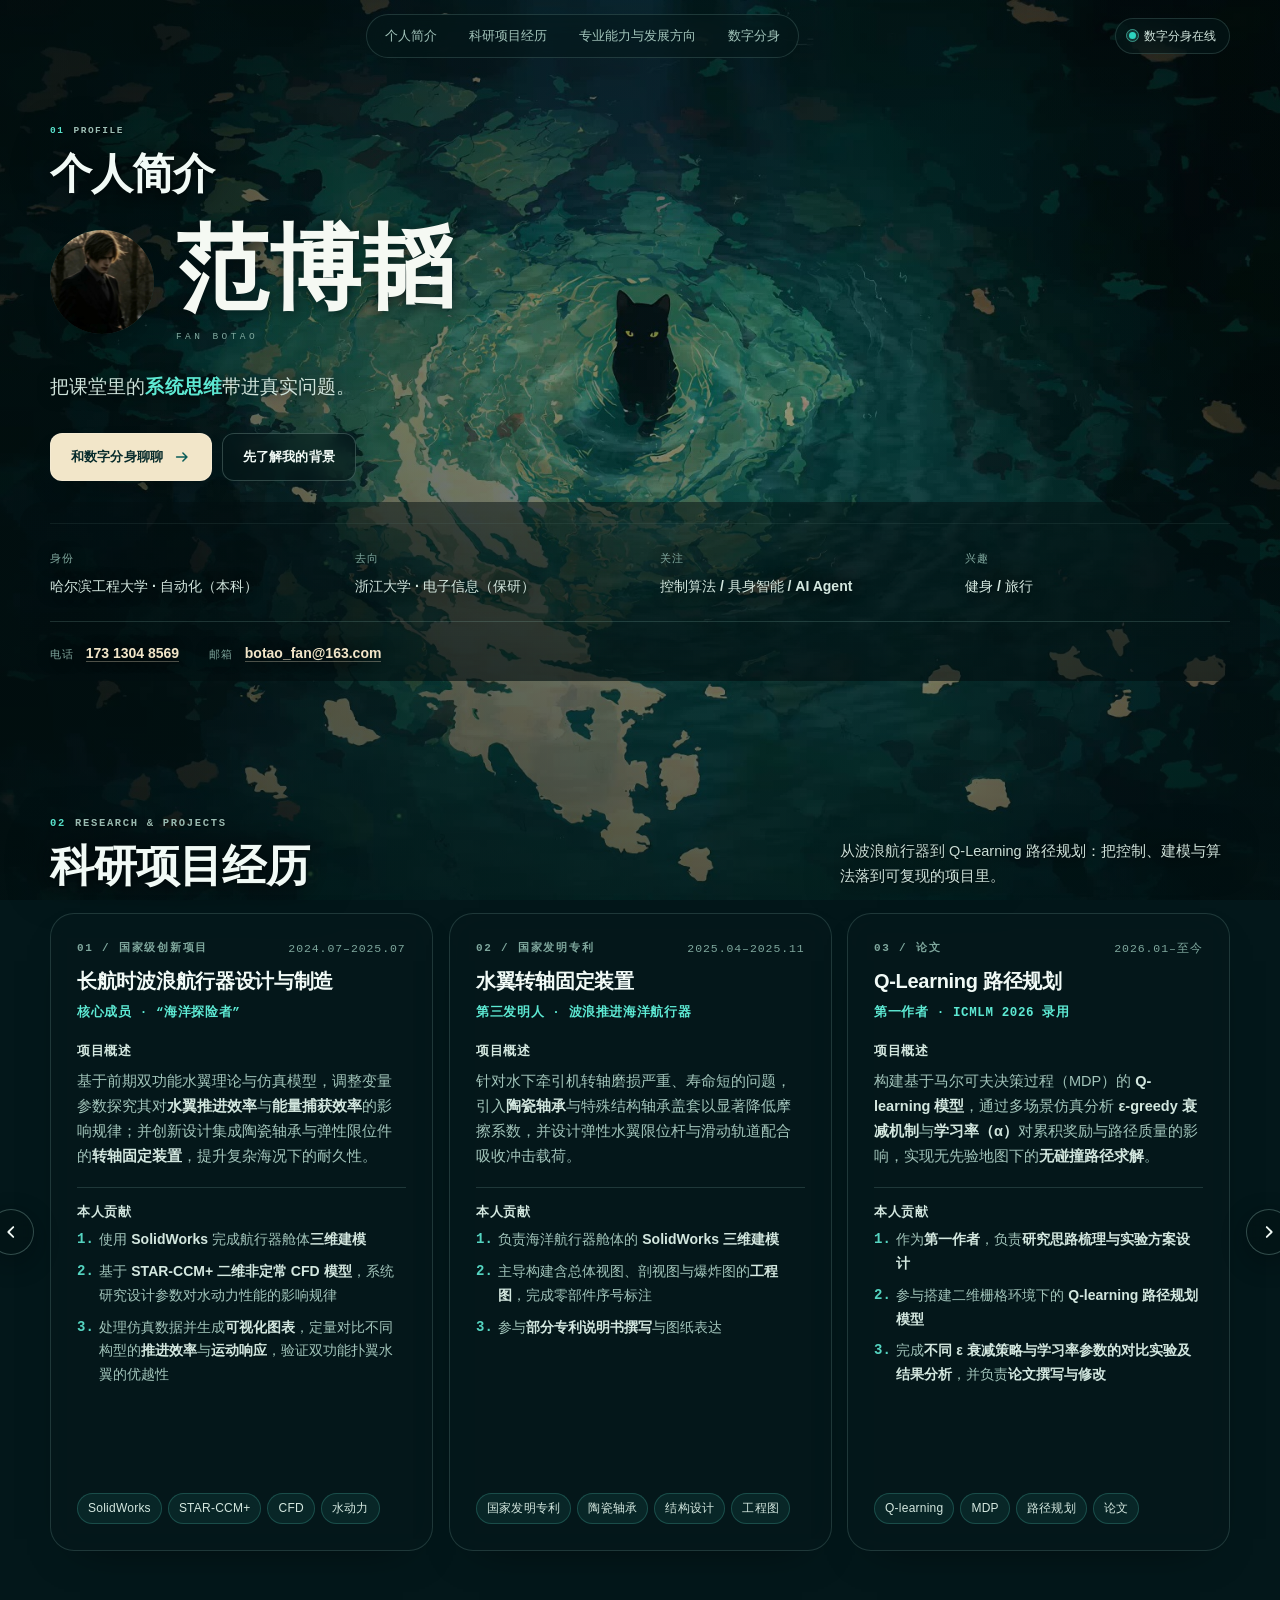
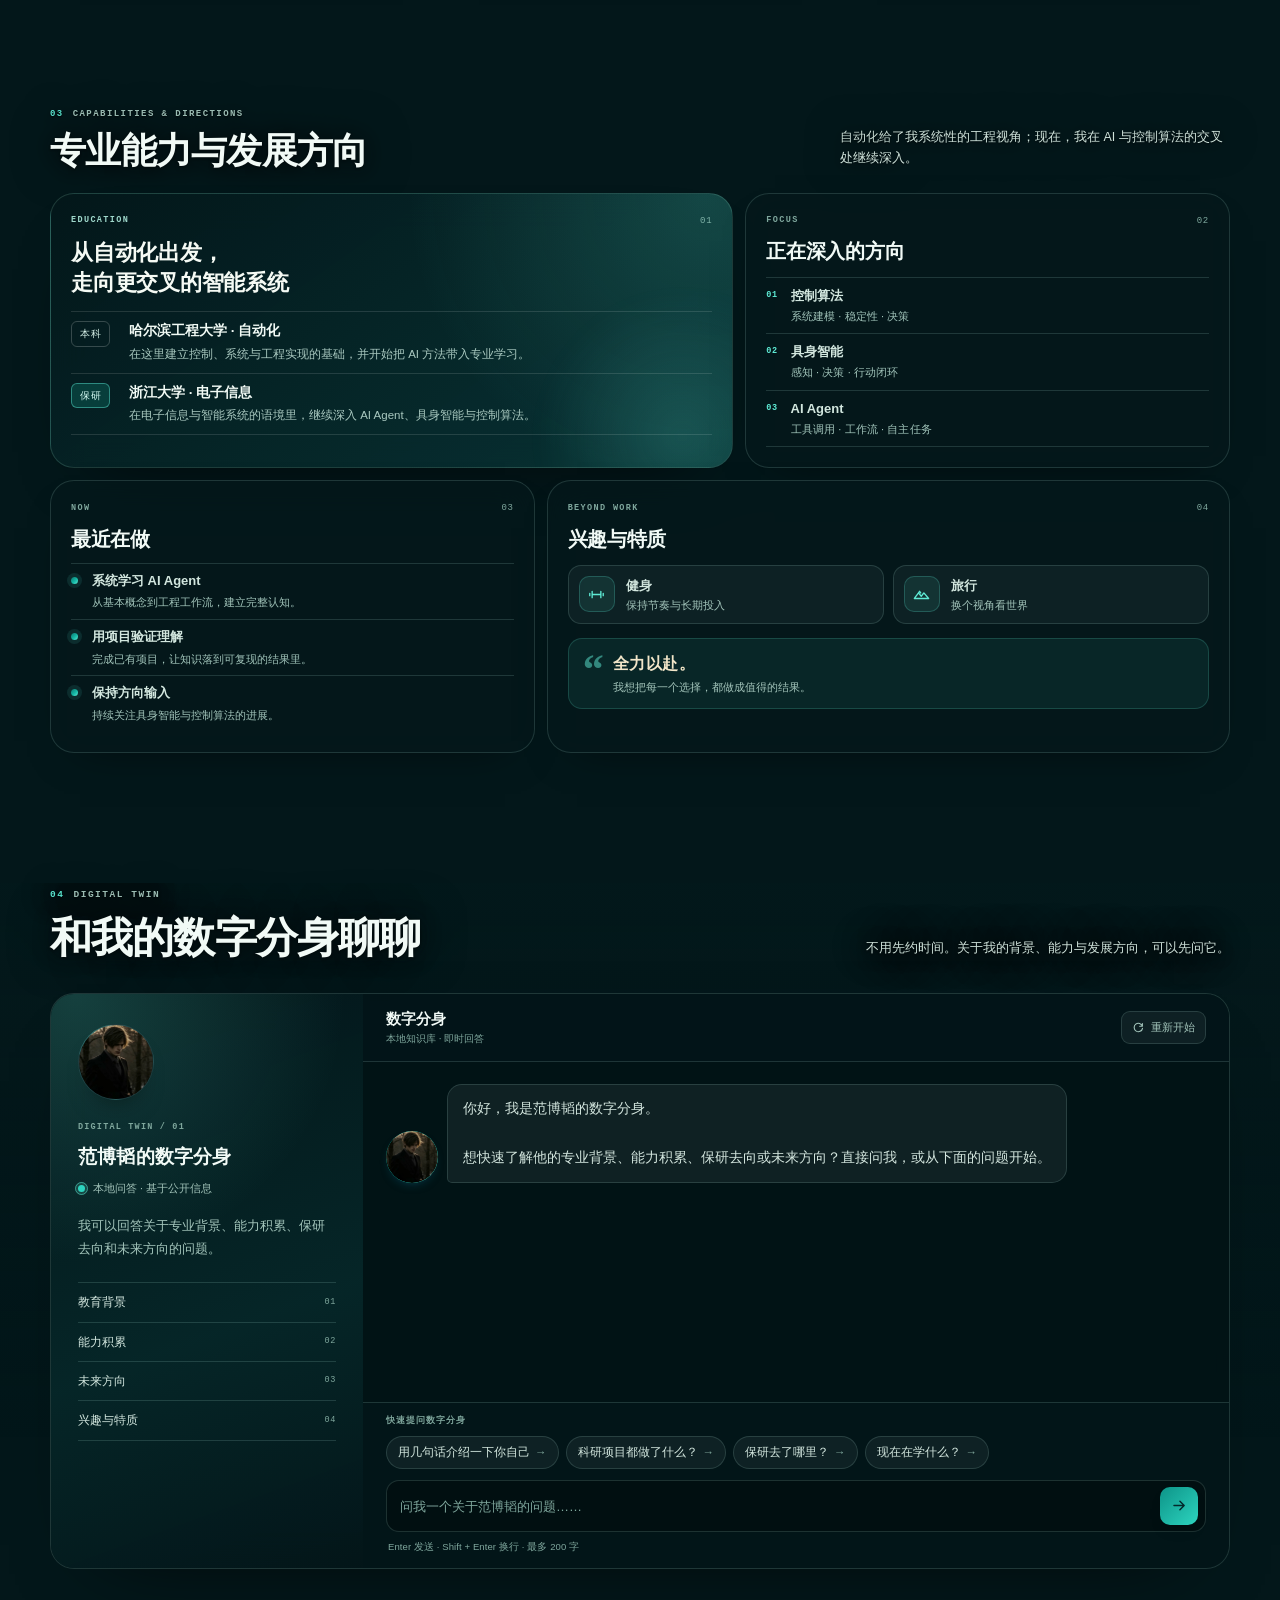
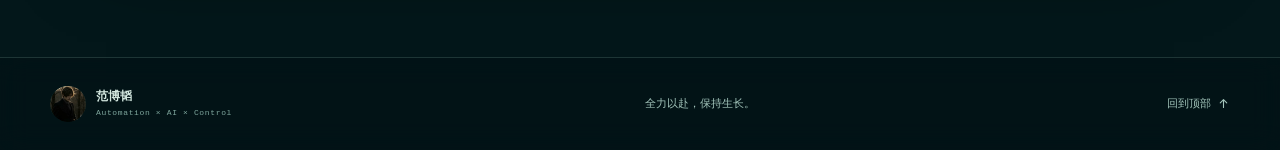
==== commit 84375fd5: "缩小数字分身板块与页脚的间距" ====
--- a/project-v1/index.html
+++ b/project-v1/index.html
@@ -7,7 +7,7 @@
   <meta name="theme-color" content="#03171a">
   <title>范博韬｜自动化 × AI × 控制</title>
   <link rel="icon" href="favicon.svg" type="image/svg+xml">
-  <link rel="stylesheet" href="styles.css?v=20261109b">
+  <link rel="stylesheet" href="styles.css?v=20261109c">
   <script>document.documentElement.classList.replace('no-js', 'js');</script>
 </head>
 <body>
--- a/project-v1/styles.css
+++ b/project-v1/styles.css
@@ -1014,7 +1014,7 @@
 
 .section--twin {
   padding-top: 62px;
-  padding-bottom: 160px;
+  padding-bottom: 88px;
 }
 
 .section--twin::before {
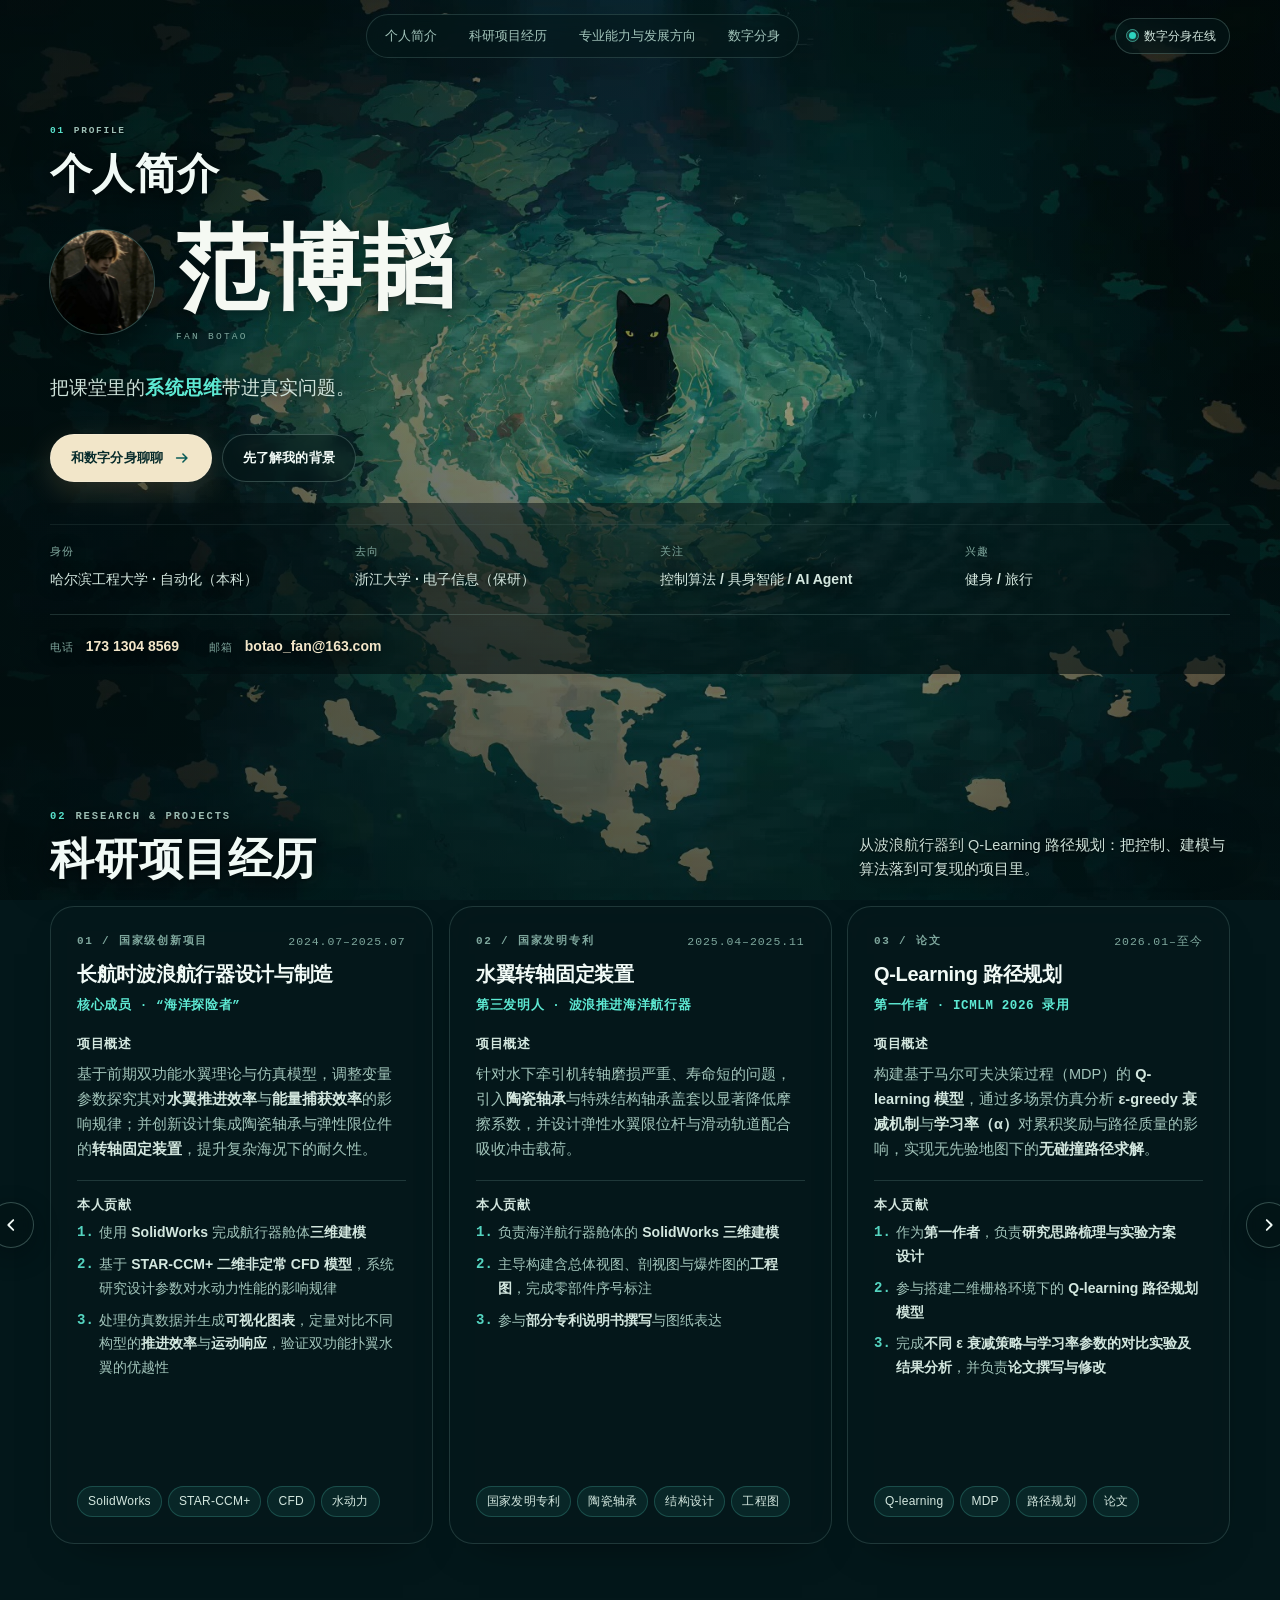
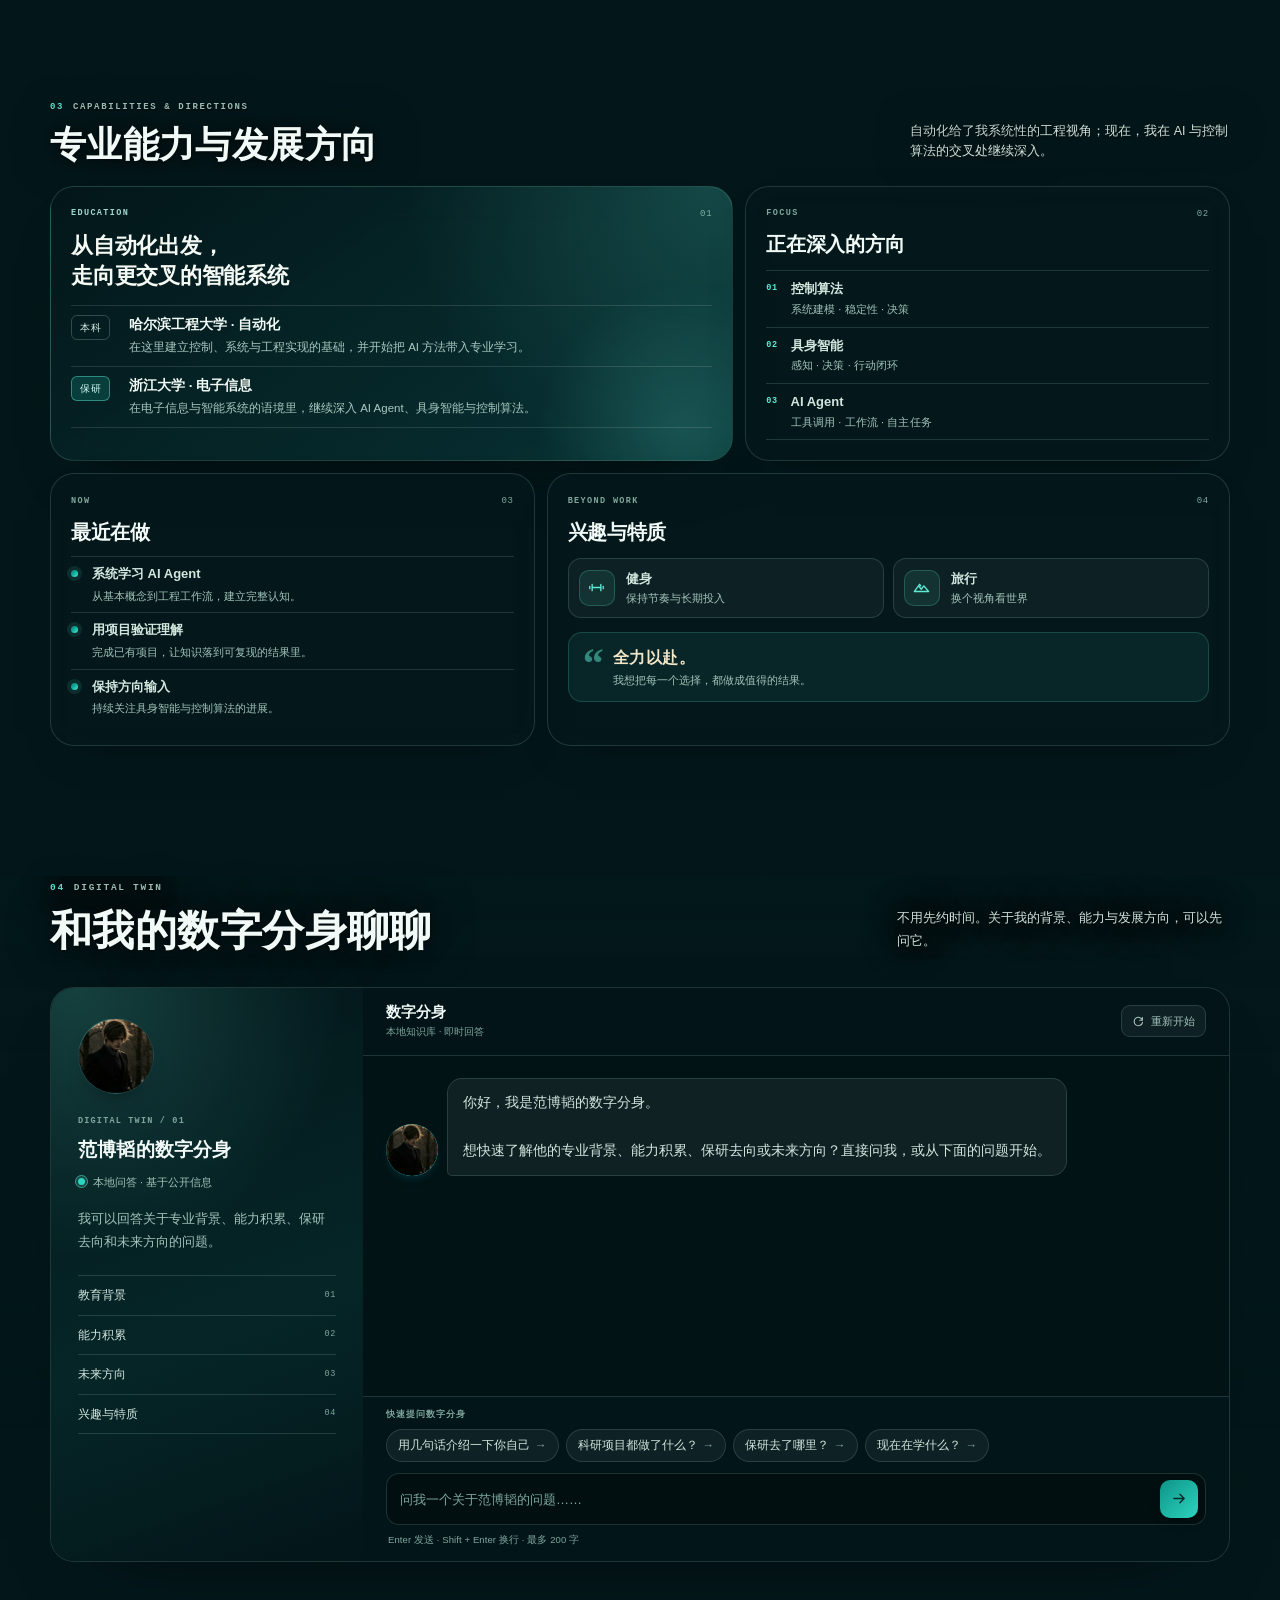
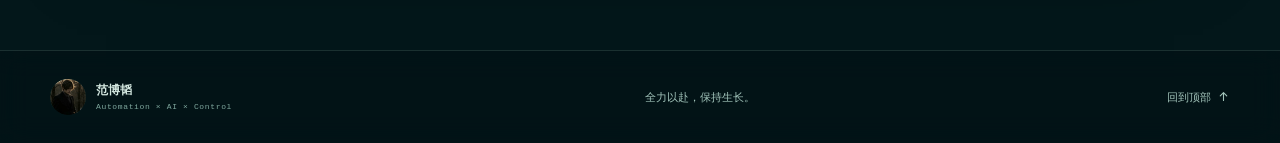
==== commit e4ada7a4: "首页视觉细节美化与科研轮播过渡优化" ====
--- a/project-v1/index.html
+++ b/project-v1/index.html
@@ -7,7 +7,7 @@
   <meta name="theme-color" content="#03171a">
   <title>范博韬｜自动化 × AI × 控制</title>
   <link rel="icon" href="favicon.svg" type="image/svg+xml">
-  <link rel="stylesheet" href="styles.css?v=20261109c">
+  <link rel="stylesheet" href="styles.css?v=20261109d">
   <script>document.documentElement.classList.replace('no-js', 'js');</script>
 </head>
 <body>
@@ -415,6 +415,6 @@
   </footer>
 
   <script src="config.js"></script>
-  <script src="app.js?v=20261108c"></script>
+  <script src="app.js?v=20261108e"></script>
 </body>
 </html>
--- a/project-v1/styles.css
+++ b/project-v1/styles.css
@@ -3708,21 +3708,21 @@
 .research-card {
   will-change: transform, opacity;
   transition:
-    opacity 0.55s cubic-bezier(0.22, 0.61, 0.36, 1),
-    transform 0.55s cubic-bezier(0.22, 0.61, 0.36, 1);
+    opacity 0.5s cubic-bezier(0.22, 0.61, 0.36, 1),
+    transform 0.5s cubic-bezier(0.22, 0.61, 0.36, 1);
 }
 
 .research-card--out {
   opacity: 0;
-  transform: translateX(-48px);
+  transform: translateX(-64px);
 }
 
 .is-prev .research-card--out {
-  transform: translateX(48px);
+  transform: translateX(64px);
 }
 
 .research-card--in {
-  animation: researchCardIn 0.58s cubic-bezier(0.22, 0.61, 0.36, 1) both;
+  animation: researchCardIn 0.55s cubic-bezier(0.22, 0.61, 0.36, 1) both;
 }
 
 .is-prev .research-card--in {
@@ -3734,12 +3734,12 @@
 }
 
 @keyframes researchCardIn {
-  from { opacity: 0; transform: translateX(48px); }
+  from { opacity: 0; transform: translateX(64px); }
   to { opacity: 1; transform: translateX(0); }
 }
 
 @keyframes researchCardInLeft {
-  from { opacity: 0; transform: translateX(-48px); }
+  from { opacity: 0; transform: translateX(-64px); }
   to { opacity: 1; transform: translateX(0); }
 }
 
@@ -3748,3 +3748,170 @@
     display: none;
   }
 }
+
+
+/* ================= Polish layer (impeccable) ================= */
+:root {
+  --ease-out: cubic-bezier(0.22, 0.61, 0.36, 1);
+}
+
+::selection {
+  background: rgba(255, 206, 128, 0.32);
+  color: #fff;
+}
+
+html {
+  scroll-behavior: smooth;
+}
+
+body {
+  -webkit-font-smoothing: antialiased;
+  text-rendering: optimizeLegibility;
+}
+
+h1, h2, h3 {
+  text-wrap: balance;
+}
+
+p, dd, li {
+  text-wrap: pretty;
+}
+
+/* Hero */
+.hero-name {
+  letter-spacing: 0.01em;
+}
+
+.hero-name-en {
+  letter-spacing: 0.24em;
+}
+
+.hero-lead {
+  font-size: clamp(17px, 1.5vw, 21px);
+  line-height: 1.75;
+}
+
+.hero-actions .button {
+  border-radius: 999px;
+}
+
+.button {
+  transition:
+    transform 0.25s var(--ease-out),
+    box-shadow 0.25s var(--ease-out),
+    background 0.25s var(--ease-out),
+    border-color 0.25s var(--ease-out);
+}
+
+.button:hover {
+  transform: translateY(-1px);
+}
+
+.button--primary {
+  box-shadow: 0 10px 30px rgba(255, 206, 128, 0.16);
+}
+
+.button--primary:hover {
+  box-shadow: 0 14px 34px rgba(255, 206, 128, 0.24);
+}
+
+.hero-avatar .avatar-upload__frame {
+  box-shadow:
+    0 0 0 1px rgba(176, 227, 214, 0.28),
+    0 18px 40px rgba(0, 0, 0, 0.35);
+}
+
+.hero-facts {
+  border-top: 1px solid rgba(176, 227, 214, 0.18);
+  padding-top: 18px;
+}
+
+.hero-facts dt {
+  letter-spacing: 0.08em;
+}
+
+.hero-facts dd {
+  line-height: 1.6;
+}
+
+.hero-facts__contact a {
+  border-bottom: 1px solid transparent;
+  transition: border-color 0.2s var(--ease-out), color 0.2s var(--ease-out);
+}
+
+.hero-facts__contact a:hover {
+  border-bottom-color: currentColor;
+}
+
+/* Nav */
+.main-nav a {
+  position: relative;
+}
+
+.main-nav a::after {
+  content: "";
+  position: absolute;
+  left: 12px;
+  right: 12px;
+  bottom: 4px;
+  height: 1px;
+  background: currentColor;
+  transform: scaleX(0);
+  transform-origin: left;
+  transition: transform 0.3s var(--ease-out);
+  opacity: 0.65;
+}
+
+.main-nav a:hover::after {
+  transform: scaleX(1);
+}
+
+.status-pill {
+  border: 1px solid rgba(176, 227, 214, 0.22);
+}
+
+/* Sections */
+.section-kicker {
+  letter-spacing: 0.18em;
+}
+
+.section-heading h2 {
+  letter-spacing: 0.01em;
+}
+
+.section-intro {
+  max-width: 46ch;
+  line-height: 1.75;
+}
+
+/* Cards */
+.panel {
+  transition:
+    transform 0.35s var(--ease-out),
+    border-color 0.35s var(--ease-out),
+    box-shadow 0.35s var(--ease-out);
+}
+
+.panel:hover {
+  transform: translateY(-2px);
+  border-color: rgba(176, 227, 214, 0.28);
+  box-shadow: 0 18px 40px rgba(2, 12, 14, 0.35);
+}
+
+/* Footer */
+.site-footer {
+  border-top: 1px solid rgba(176, 227, 214, 0.14);
+}
+
+@media (prefers-reduced-motion: reduce) {
+  html {
+    scroll-behavior: auto;
+  }
+
+  .button,
+  .panel,
+  .main-nav a::after,
+  .hero-facts__contact a {
+    transition: none;
+  }
+}
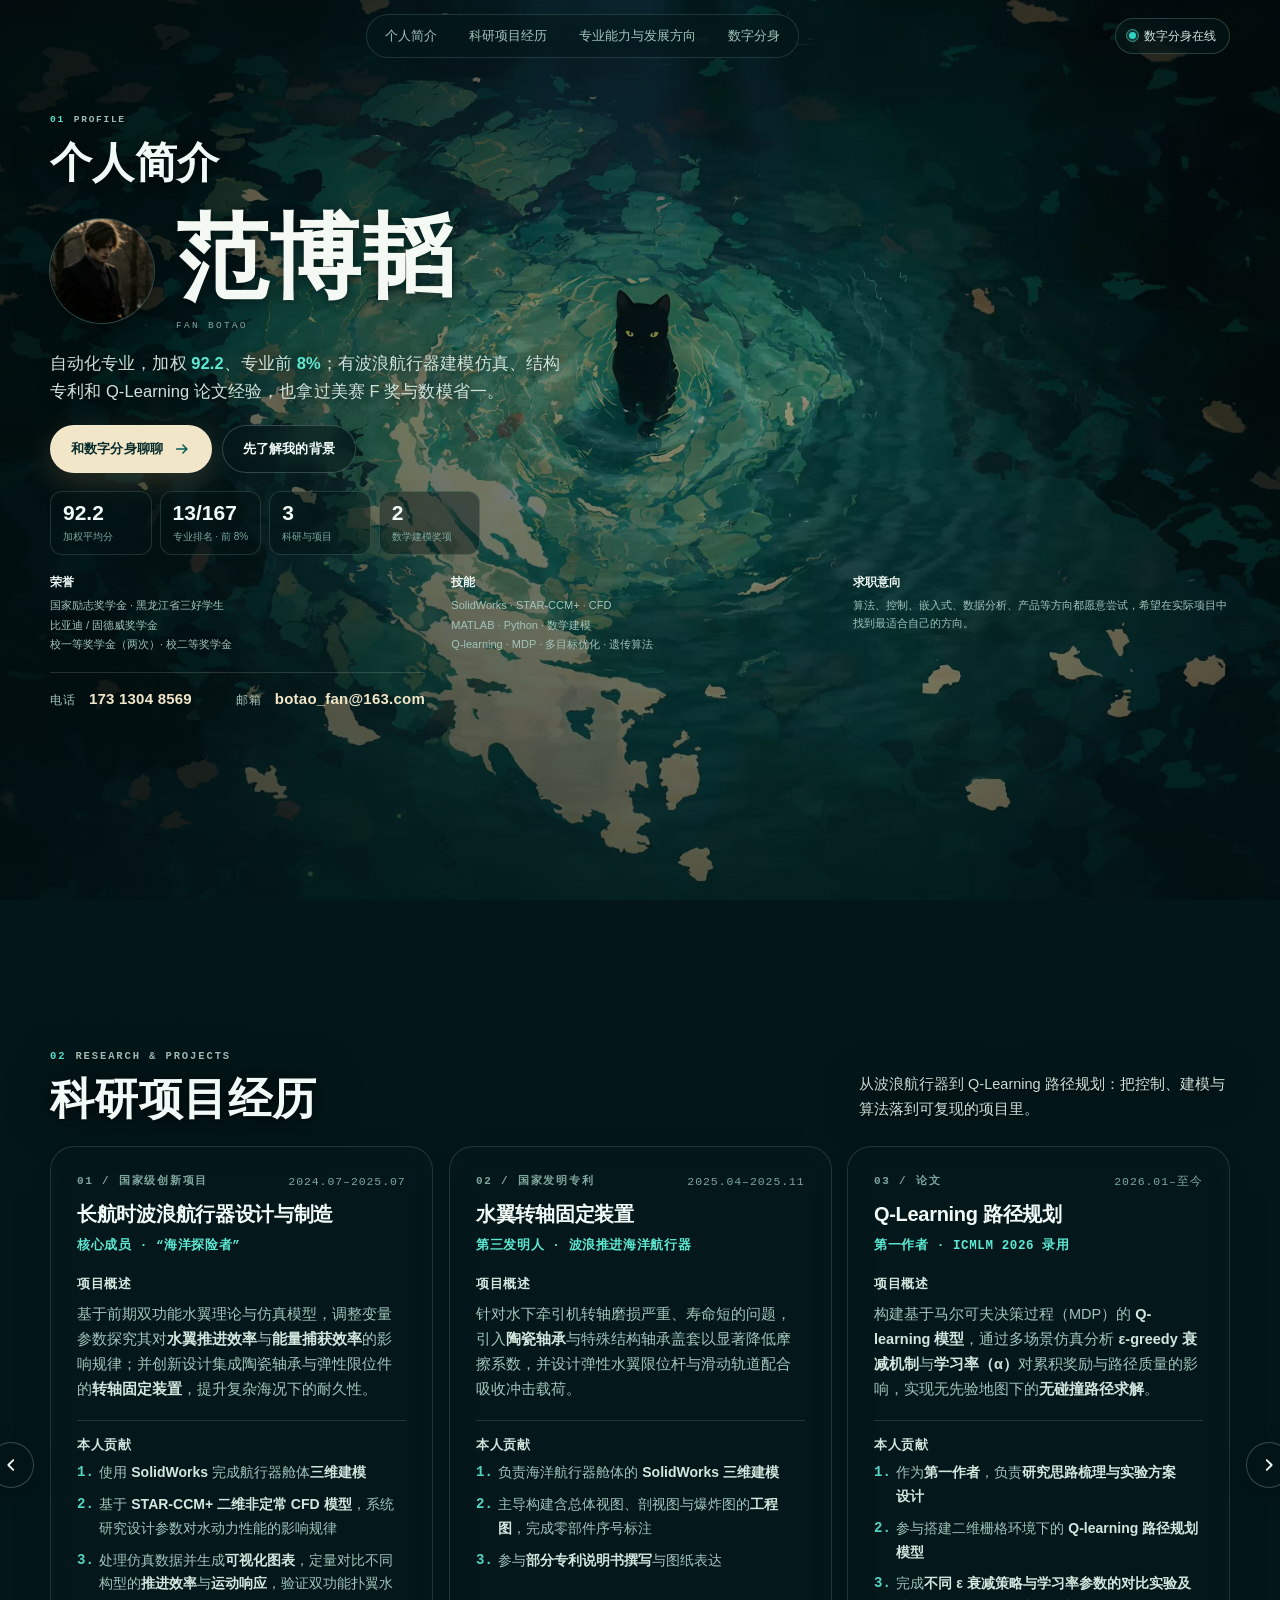
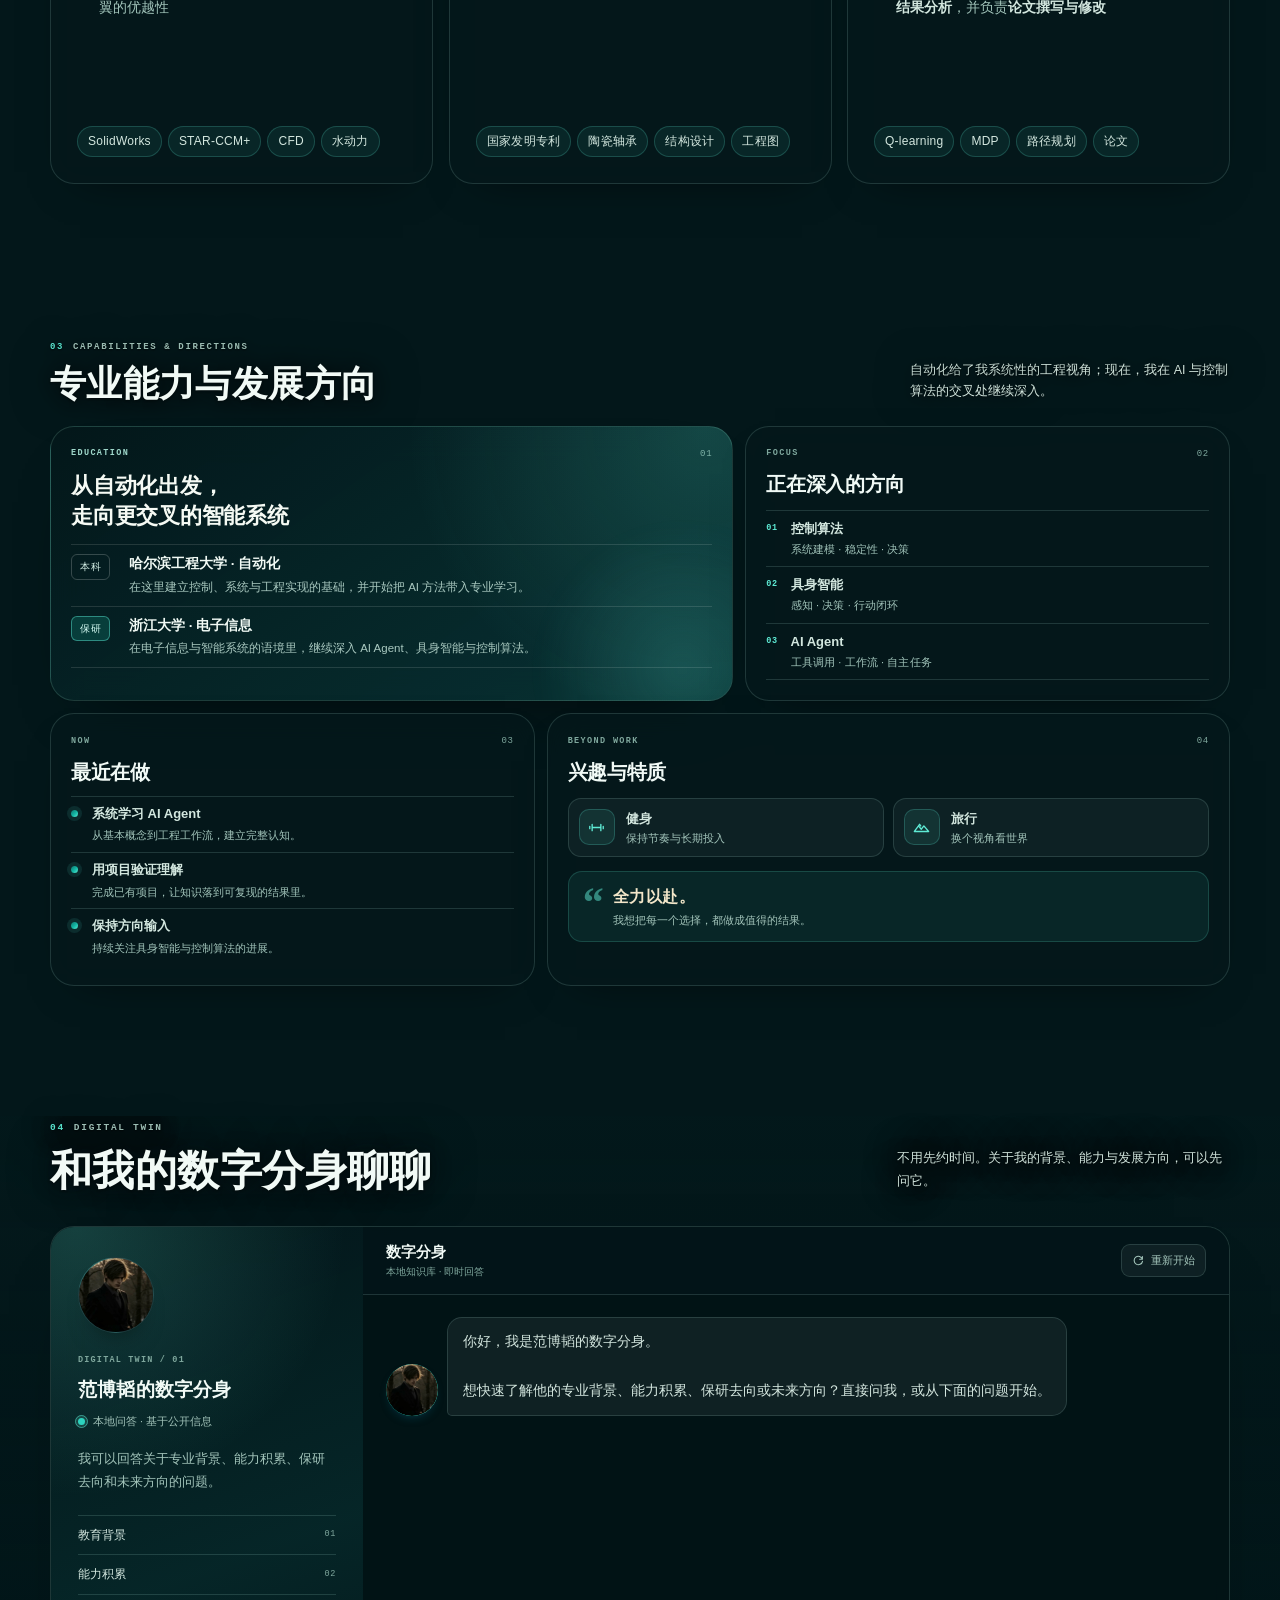
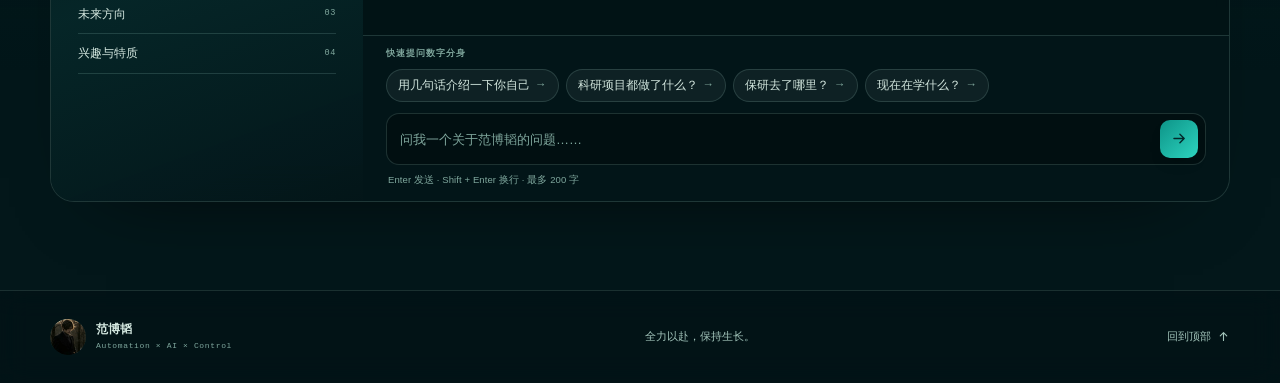
==== commit 8fd43cb9: "联系方式改为标签+数值的单行排版" ====
--- a/project-v1/index.html
+++ b/project-v1/index.html
@@ -7,7 +7,7 @@
   <meta name="theme-color" content="#03171a">
   <title>范博韬｜自动化 × AI × 控制</title>
   <link rel="icon" href="favicon.svg" type="image/svg+xml">
-  <link rel="stylesheet" href="styles.css?v=20261109d">
+  <link rel="stylesheet" href="styles.css?v=20261110d">
   <script>document.documentElement.classList.replace('no-js', 'js');</script>
 </head>
 <body>
@@ -65,7 +65,7 @@
         </h1>
       </div>
 
-      <p class="hero-lead">把课堂里的<span class="accent">系统思维</span>带进真实问题。</p>
+      <p class="hero-lead">自动化专业，加权 <span class="accent">92.2</span>、专业前 <span class="accent">8%</span>；有波浪航行器建模仿真、结构专利和 Q-Learning 论文经验，也拿过美赛 F 奖与数模省一。</p>
 
       <div class="hero-actions">
         <a class="button button--primary" href="#twin">
@@ -75,30 +75,46 @@
         <a class="button button--ghost" href="#research">先了解我的背景</a>
       </div>
 
-      <dl class="hero-facts" aria-label="个人信息">
-        <div>
-          <dt>身份</dt>
-          <dd>哈尔滨工程大学 · 自动化（本科）</dd>
-        </div>
-        <div>
-          <dt>去向</dt>
-          <dd>浙江大学 · 电子信息（保研）</dd>
-        </div>
-        <div>
-          <dt>关注</dt>
-          <dd>控制算法 / 具身智能 / AI Agent</dd>
-        </div>
-        <div>
-          <dt>兴趣</dt>
-          <dd>健身 / 旅行</dd>
-        </div>
-        <div class="hero-facts__contact">
-          <dt>电话</dt>
-          <dd><a href="tel:17313048569">173 1304 8569</a></dd>
-          <dt>邮箱</dt>
-          <dd><a href="mailto:botao_fan@163.com">botao_fan@163.com</a></dd>
-        </div>
-      </dl>
+      <div class="hero-highlights" aria-label="关键数据">
+        <div class="hero-highlight"><strong>92.2</strong><span>加权平均分</span></div>
+        <div class="hero-highlight"><strong>13/167</strong><span>专业排名 · 前 8%</span></div>
+        <div class="hero-highlight"><strong>3</strong><span>科研与项目</span></div>
+        <div class="hero-highlight"><strong>2</strong><span>数学建模奖项</span></div>
+      </div>
+
+      <div class="hero-details">
+        <div class="hero-detail">
+          <h3>荣誉</h3>
+          <ul>
+            <li>国家励志奖学金 · 黑龙江省三好学生</li>
+            <li>比亚迪 / 固德威奖学金</li>
+            <li>校一等奖学金（两次）· 校二等奖学金</li>
+          </ul>
+        </div>
+        <div class="hero-detail">
+          <h3>技能</h3>
+          <ul>
+            <li>SolidWorks · STAR-CCM+ · CFD</li>
+            <li>MATLAB · Python · 数学建模</li>
+            <li>Q-learning · MDP · 多目标优化 · 遗传算法</li>
+          </ul>
+        </div>
+        <div class="hero-detail">
+          <h3>求职意向</h3>
+          <p>算法、控制、嵌入式、数据分析、产品等方向都愿意尝试，希望在实际项目中找到最适合自己的方向。</p>
+        </div>
+      </div>
+
+      <div class="hero-contact">
+        <div class="hero-contact__item">
+          <span class="hero-contact__label">电话</span>
+          <a href="tel:17313048569">173 1304 8569</a>
+        </div>
+        <div class="hero-contact__item">
+          <span class="hero-contact__label">邮箱</span>
+          <a href="mailto:botao_fan@163.com">botao_fan@163.com</a>
+        </div>
+      </div>
 
     </section>
 
--- a/project-v1/styles.css
+++ b/project-v1/styles.css
@@ -549,44 +549,8 @@
   margin-top: 30px;
 }
 
-/* Profile details flow with the hero instead of a separate card */
-.hero-facts {
-  display: grid;
-  grid-template-columns: repeat(4, minmax(0, 1fr));
-  gap: 24px 40px;
-  margin-top: 42px;
-  padding-top: 26px;
-  border-top: 1px solid var(--line);
-}
-
-.hero-facts dt {
-  color: var(--muted-soft);
-  font-size: 10.5px;
-  letter-spacing: 0.08em;
-}
-
-.hero-facts dd {
-  margin-top: 8px;
-  color: var(--ink-soft);
-  font-size: 14px;
-  font-weight: 550;
-  line-height: 1.6;
-}
-
-.hero-motto {
-  display: flex;
-  align-items: baseline;
-  justify-content: flex-end;
-  gap: 12px;
-  margin-top: 26px;
-}
-
-.hero-motto strong {
-  color: #0b3f5c;
-  font-size: 19px;
-  font-weight: 700;
-  letter-spacing: 0.06em;
-}
+
+
 
 /* On wider screens the motto sits beside the name so the right side is not empty */
 @media (min-width: 761px) {
@@ -605,14 +569,6 @@
   .hero-identity {
     grid-column: 1;
     grid-row: 2;
-  }
-
-  .hero-motto {
-    grid-column: 2;
-    grid-row: 2;
-    align-self: center;
-    justify-content: flex-end;
-    margin-top: 0;
   }
 
   .hero-lead,
@@ -638,14 +594,6 @@
   font-size: 8.5px;
   font-weight: 600;
   letter-spacing: 0.14em;
-}
-
-.motto-en {
-  color: #0e7490;
-  font-family: var(--font-mono);
-  font-size: 9px;
-  font-weight: 600;
-  letter-spacing: 0.18em;
 }
 
 /* ---------- Shared section ---------- */
@@ -2051,19 +1999,6 @@
     font-size: 9.5px;
   }
 
-  .hero-facts dd {
-    font-size: 12.5px;
-    line-height: 1.55;
-  }
-
-  .hero-motto {
-    margin-top: 22px;
-    gap: 8px;
-  }
-
-  .hero-motto strong {
-    font-size: 17px;
-  }
 
   .section-heading h2 {
     font-size: 31px;
@@ -2750,25 +2685,10 @@
   color: var(--indigo);
 }
 
-.hero-facts {
-  border-top-color: var(--line);
-}
-
-.hero-facts dt {
-  color: var(--muted-soft);
-}
-
-.hero-facts dd {
-  color: var(--ink-soft);
-}
-
-.hero-motto strong {
-  color: var(--cream);
-}
-
-.hero-motto .motto-en {
-  color: var(--indigo);
-}
+
+
+
+
 
 .avatar-upload {
   box-shadow: 0 16px 34px -22px rgba(0, 0, 0, 0.85);
@@ -3253,7 +3173,6 @@
 .hero-lead,
 .hero-facts dt,
 .hero-facts dd,
-.hero-motto,
 .avatar-upload__hint,
 .section-kicker,
 .section-heading h2,
@@ -3334,14 +3253,41 @@
 
 
 /* Hero contact row (phone + email) */
-.hero-facts__contact {
+.hero-contact {
   display: flex;
   flex-wrap: wrap;
   align-items: baseline;
-  gap: 6px 12px;
-  grid-column: 1 / -1;
-  padding-top: 20px;
-  border-top: 1px solid var(--line);
+  gap: 10px 44px;
+  margin-top: 18px;
+  padding-top: 14px;
+  border-top: 1px solid rgba(242, 230, 201, 0.16);
+}
+
+.hero-contact__item {
+  display: flex;
+  align-items: baseline;
+  gap: 12px;
+}
+
+.hero-contact__label {
+  color: var(--muted);
+  font-size: 12px;
+  letter-spacing: 0.12em;
+}
+
+.hero-contact__item a {
+  color: var(--cream);
+  font-size: 15px;
+  font-weight: 600;
+  letter-spacing: 0.015em;
+  text-decoration: none;
+  border-bottom: 1px solid transparent;
+  transition: color 0.2s ease, border-color 0.2s ease;
+}
+
+.hero-contact__item a:hover {
+  color: #ffffff;
+  border-bottom-color: rgba(242, 230, 201, 0.45);
 }
 
 .hero-facts__contact dt:not(:first-child) {
@@ -3915,3 +3861,176 @@
     transition: none;
   }
 }
+
+
+/* ================= HR-oriented hero blocks ================= */
+.hero-highlights {
+  display: grid;
+  grid-template-columns: repeat(4, minmax(0, 1fr));
+  gap: 10px;
+  margin-top: 22px;
+}
+
+.hero-highlight {
+  padding: 12px 14px;
+  border: 1px solid rgba(176, 227, 214, 0.16);
+  border-radius: 12px;
+  background: rgba(3, 20, 22, 0.45);
+}
+
+.hero-highlight strong {
+  display: block;
+  color: var(--ink);
+  font-size: 24px;
+  font-weight: 720;
+  line-height: 1.1;
+}
+
+.hero-highlight span {
+  display: block;
+  margin-top: 4px;
+  color: var(--muted-soft);
+  font-size: 10.5px;
+}
+
+.hero-details {
+  display: grid;
+  grid-template-columns: repeat(4, minmax(0, 1fr));
+  gap: 18px 22px;
+  margin-top: 22px;
+}
+
+.hero-detail h3 {
+  margin: 0 0 8px;
+  color: var(--ink);
+  font-size: 12px;
+  font-weight: 650;
+}
+
+.hero-detail ul {
+  margin: 0;
+  padding: 0;
+  list-style: none;
+  color: var(--muted);
+  font-size: 11.5px;
+  line-height: 1.7;
+}
+
+.hero-detail li + li {
+  margin-top: 2px;
+}
+
+.hero-detail p {
+  margin: 0;
+  color: var(--muted);
+  font-size: 11.5px;
+  line-height: 1.7;
+}
+
+@media (max-width: 980px) {
+  .hero-highlights {
+    grid-template-columns: repeat(2, minmax(0, 1fr));
+  }
+
+  .hero-details {
+    grid-template-columns: repeat(2, minmax(0, 1fr));
+  }
+}
+
+@media (max-width: 560px) {
+  .hero-highlights,
+  .hero-details {
+    grid-template-columns: minmax(0, 1fr);
+  }
+}
+
+@media (min-width: 981px) {
+  .hero {
+    min-height: calc(100vh - 8px);
+    display: flex;
+    flex-direction: column;
+  }
+}
+
+
+/* ================= Hero: compact to one page ================= */
+.hero {
+  padding-top: clamp(24px, 3.2vw, 40px);
+  padding-bottom: clamp(28px, 3.6vw, 44px);
+}
+
+.hero-lead {
+  max-width: 520px;
+  margin-top: 16px;
+  font-size: 16.5px;
+  line-height: 1.7;
+}
+
+.hero-actions {
+  margin-top: 20px;
+}
+
+.hero-highlights {
+  margin-top: 18px;
+  gap: 8px;
+}
+
+.hero-highlight {
+  padding: 9px 12px;
+}
+
+.hero-highlight strong {
+  font-size: 21px;
+}
+
+.hero-highlight span {
+  font-size: 10px;
+}
+
+.hero-details {
+  grid-template-columns: repeat(3, minmax(0, 1fr));
+  gap: 14px 24px;
+  margin-top: 18px;
+}
+
+.hero-detail h3 {
+  margin-bottom: 6px;
+  font-size: 11.5px;
+}
+
+.hero-detail ul,
+.hero-detail p {
+  font-size: 11px;
+  line-height: 1.6;
+}
+
+.hero-facts {
+  margin-top: 20px;
+  padding-top: 16px;
+  gap: 16px 32px;
+}
+
+.hero-facts dt {
+  font-size: 10px;
+}
+
+.hero-facts dd {
+  margin-top: 5px;
+  font-size: 12.5px;
+}
+
+@media (max-width: 980px) {
+  .hero-details {
+    grid-template-columns: repeat(2, minmax(0, 1fr));
+  }
+}
+
+@media (max-width: 560px) {
+  .hero-details {
+    grid-template-columns: minmax(0, 1fr);
+  }
+
+  .hero-highlights {
+    grid-template-columns: repeat(2, minmax(0, 1fr));
+  }
+}
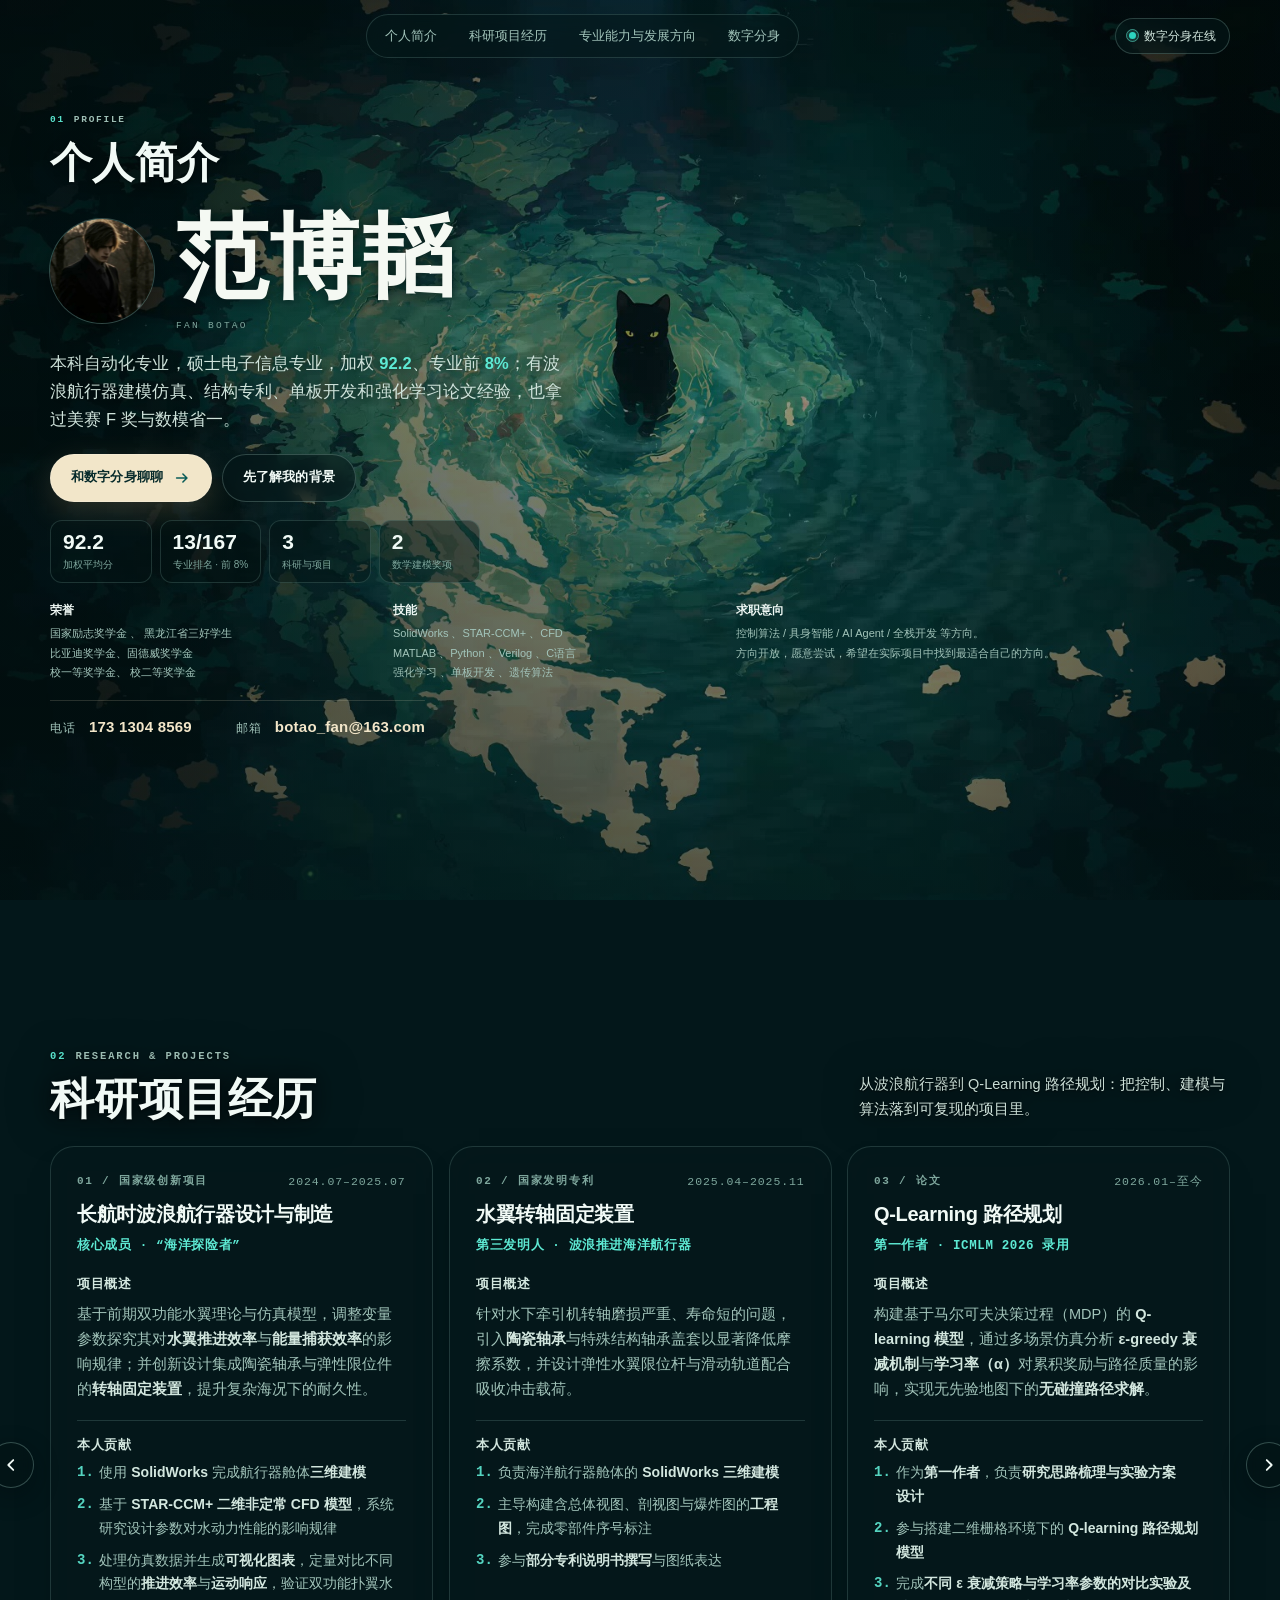
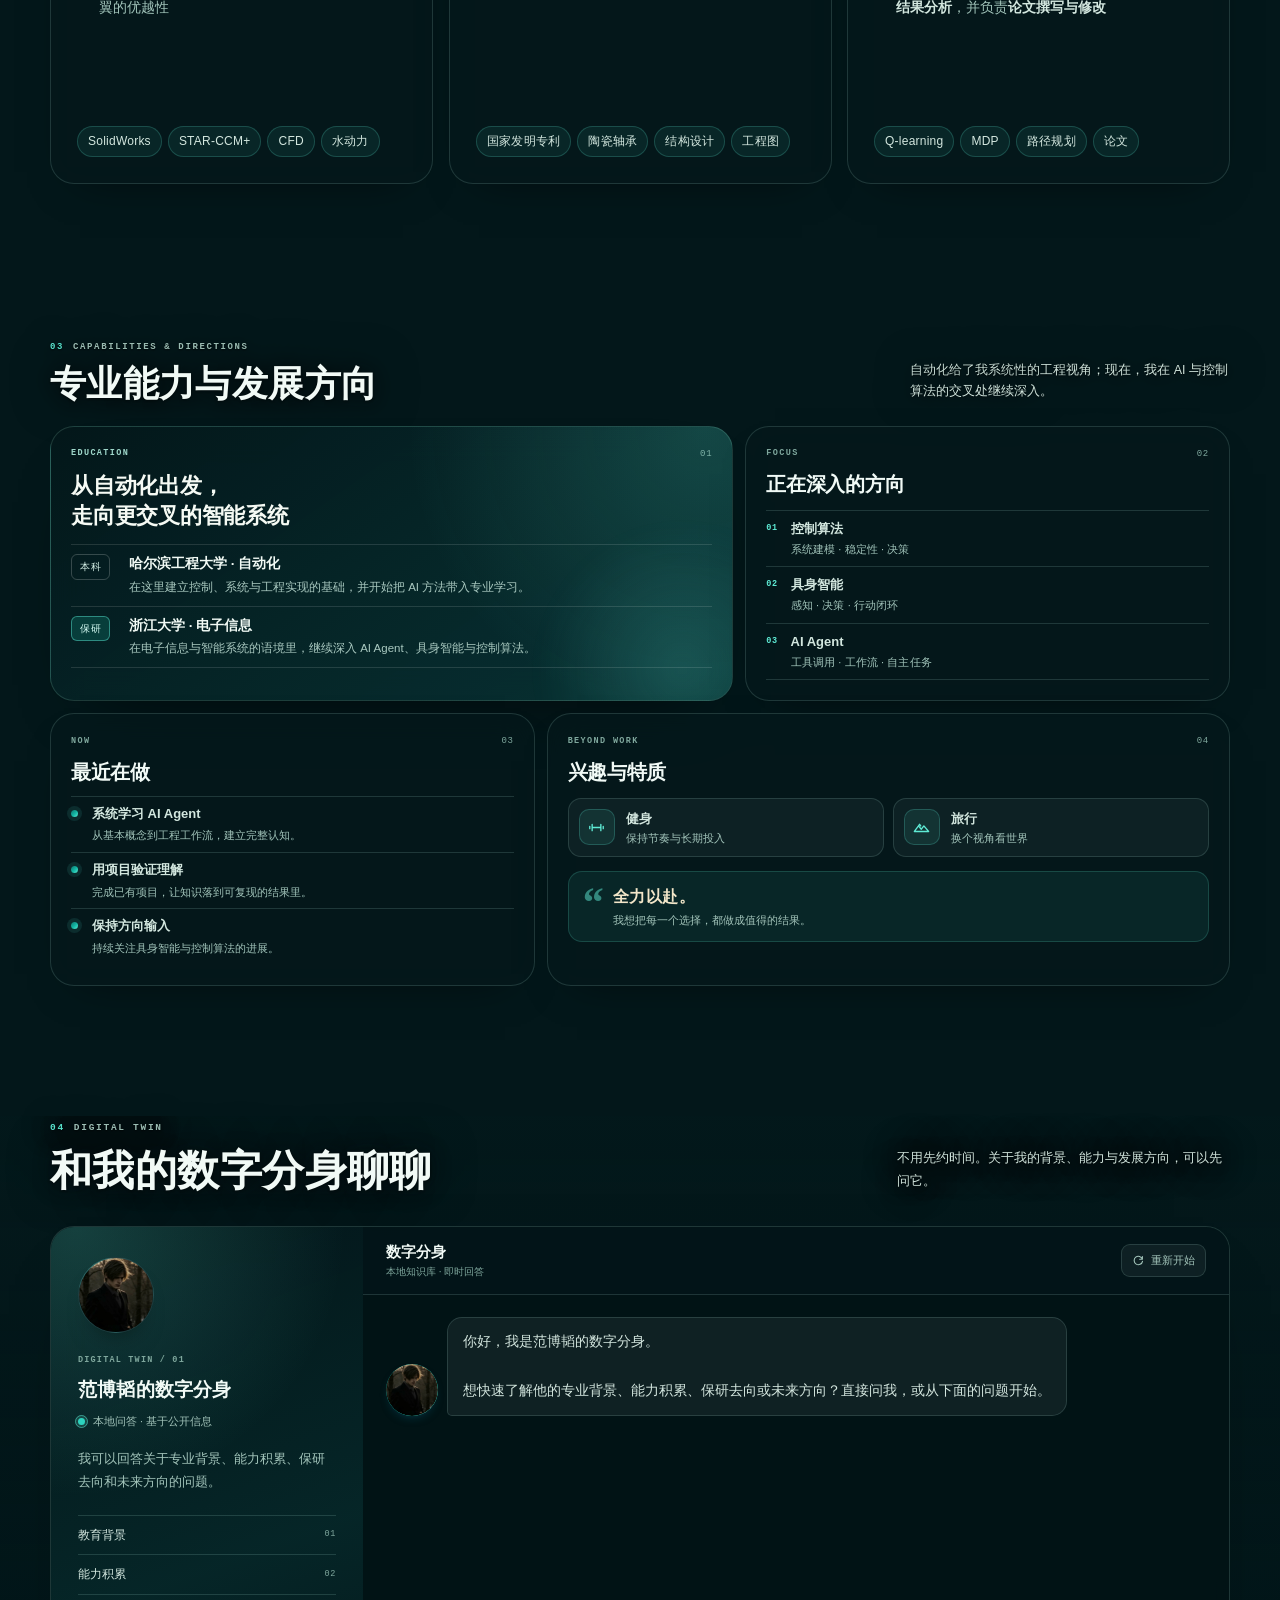
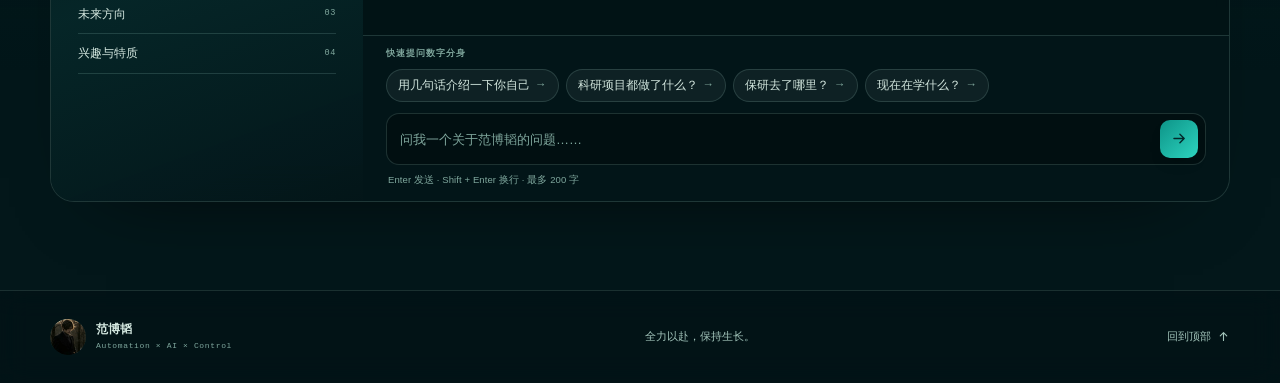
==== commit b3693e0a: "个人简介面向HR扩充并压缩到单页，精简冗余文件" ====
--- a/project-v1/index.html
+++ b/project-v1/index.html
@@ -65,7 +65,7 @@
         </h1>
       </div>
 
-      <p class="hero-lead">自动化专业，加权 <span class="accent">92.2</span>、专业前 <span class="accent">8%</span>；有波浪航行器建模仿真、结构专利和 Q-Learning 论文经验，也拿过美赛 F 奖与数模省一。</p>
+      <p class="hero-lead">本科自动化专业，硕士电子信息专业，加权 <span class="accent">92.2</span>、专业前 <span class="accent">8%</span>；有波浪航行器建模仿真、结构专利、单板开发和强化学习论文经验，也拿过美赛 F 奖与数模省一。</p>
 
       <div class="hero-actions">
         <a class="button button--primary" href="#twin">
@@ -86,22 +86,23 @@
         <div class="hero-detail">
           <h3>荣誉</h3>
           <ul>
-            <li>国家励志奖学金 · 黑龙江省三好学生</li>
-            <li>比亚迪 / 固德威奖学金</li>
-            <li>校一等奖学金（两次）· 校二等奖学金</li>
+            <li>国家励志奖学金 、 黑龙江省三好学生</li>
+            <li>比亚迪奖学金、固德威奖学金</li>
+            <li>校一等奖学金、 校二等奖学金</li>
           </ul>
         </div>
         <div class="hero-detail">
           <h3>技能</h3>
           <ul>
-            <li>SolidWorks · STAR-CCM+ · CFD</li>
-            <li>MATLAB · Python · 数学建模</li>
-            <li>Q-learning · MDP · 多目标优化 · 遗传算法</li>
+            <li>SolidWorks 、STAR-CCM+ 、CFD</li>
+            <li>MATLAB 、Python 、Verilog 、C语言</li>
+            <li>强化学习 、单板开发 、遗传算法</li>
           </ul>
         </div>
         <div class="hero-detail">
           <h3>求职意向</h3>
-          <p>算法、控制、嵌入式、数据分析、产品等方向都愿意尝试，希望在实际项目中找到最适合自己的方向。</p>
+          <p>控制算法 / 具身智能 / AI Agent / 全栈开发 等方向。</p>
+          <p>方向开放，愿意尝试，希望在实际项目中找到最适合自己的方向。</p>
         </div>
       </div>
 
--- a/project-v1/styles.css
+++ b/project-v1/styles.css
@@ -4002,6 +4002,15 @@
 .hero-detail p {
   font-size: 11px;
   line-height: 1.6;
+  text-wrap: pretty;
+}
+
+.hero-detail ul {
+  min-height: 4.9em;
+}
+
+.hero-detail p + p {
+  margin-top: 2px;
 }
 
 .hero-facts {
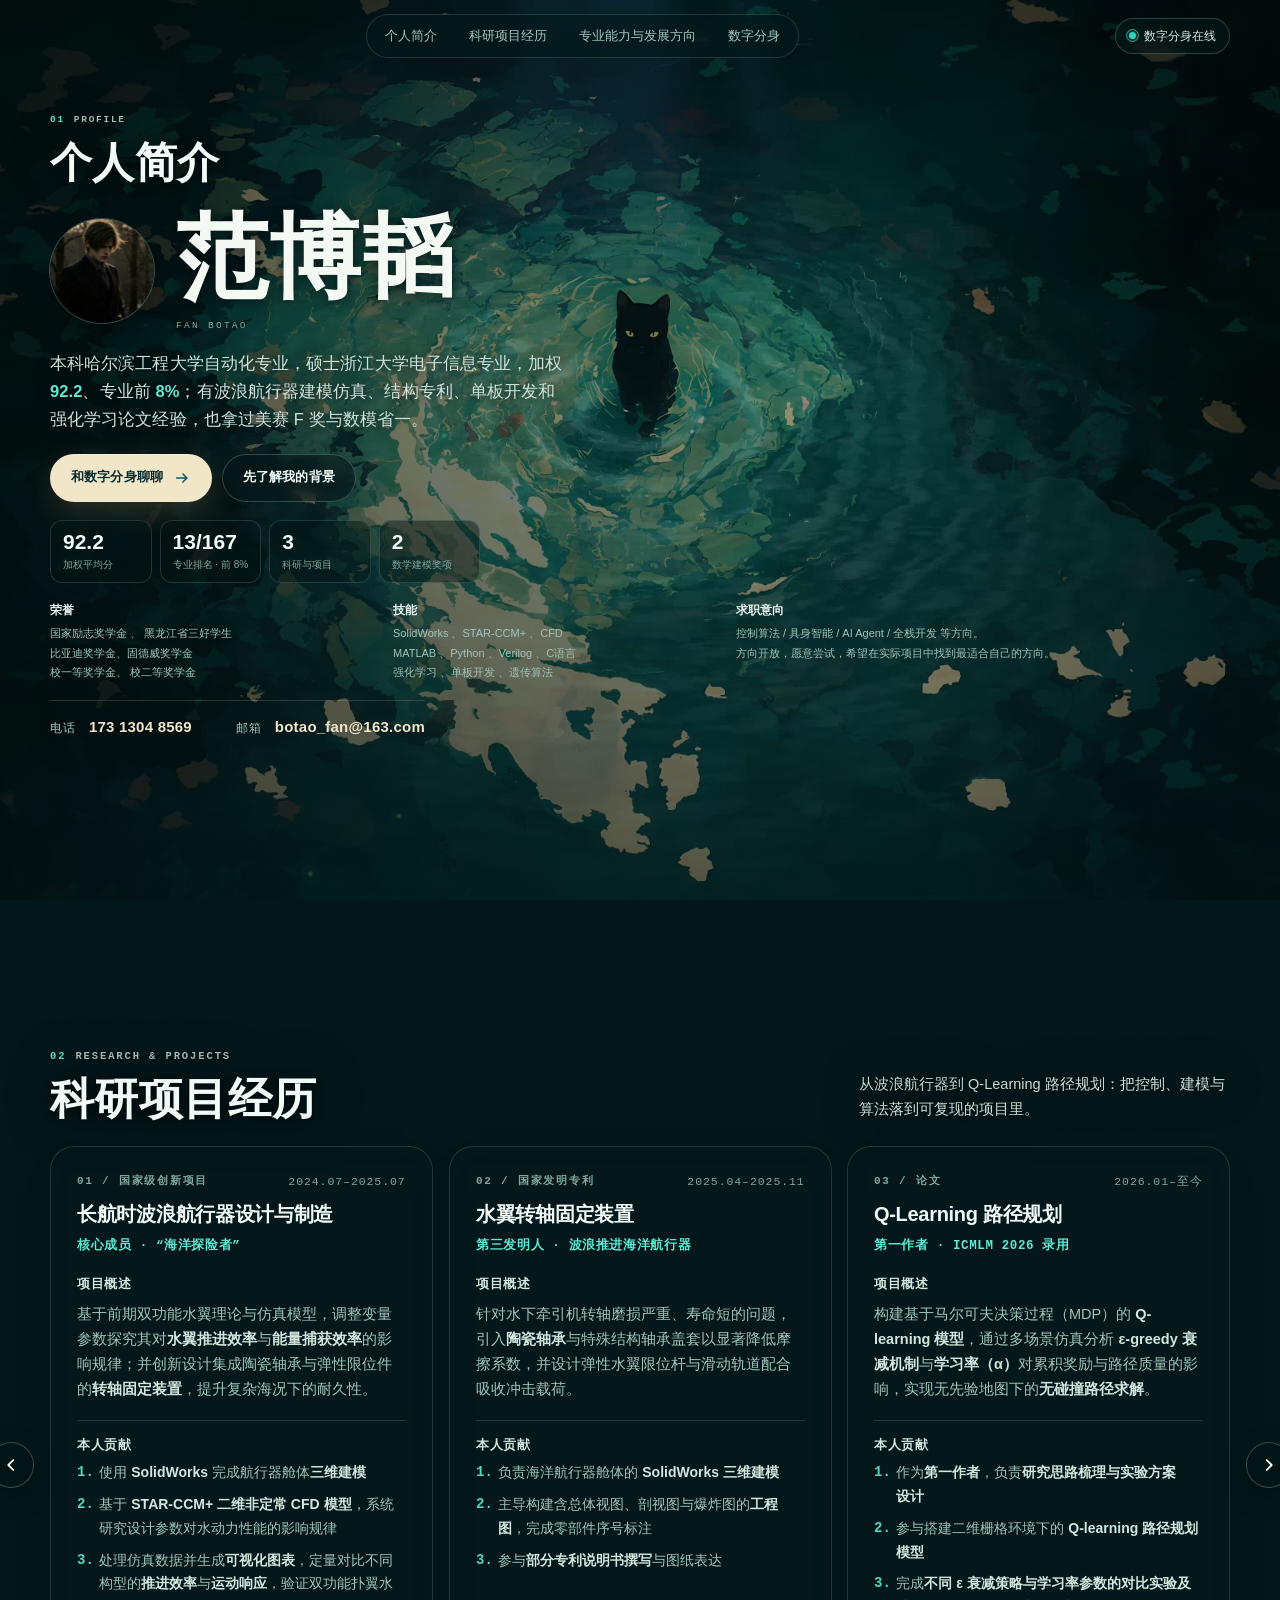
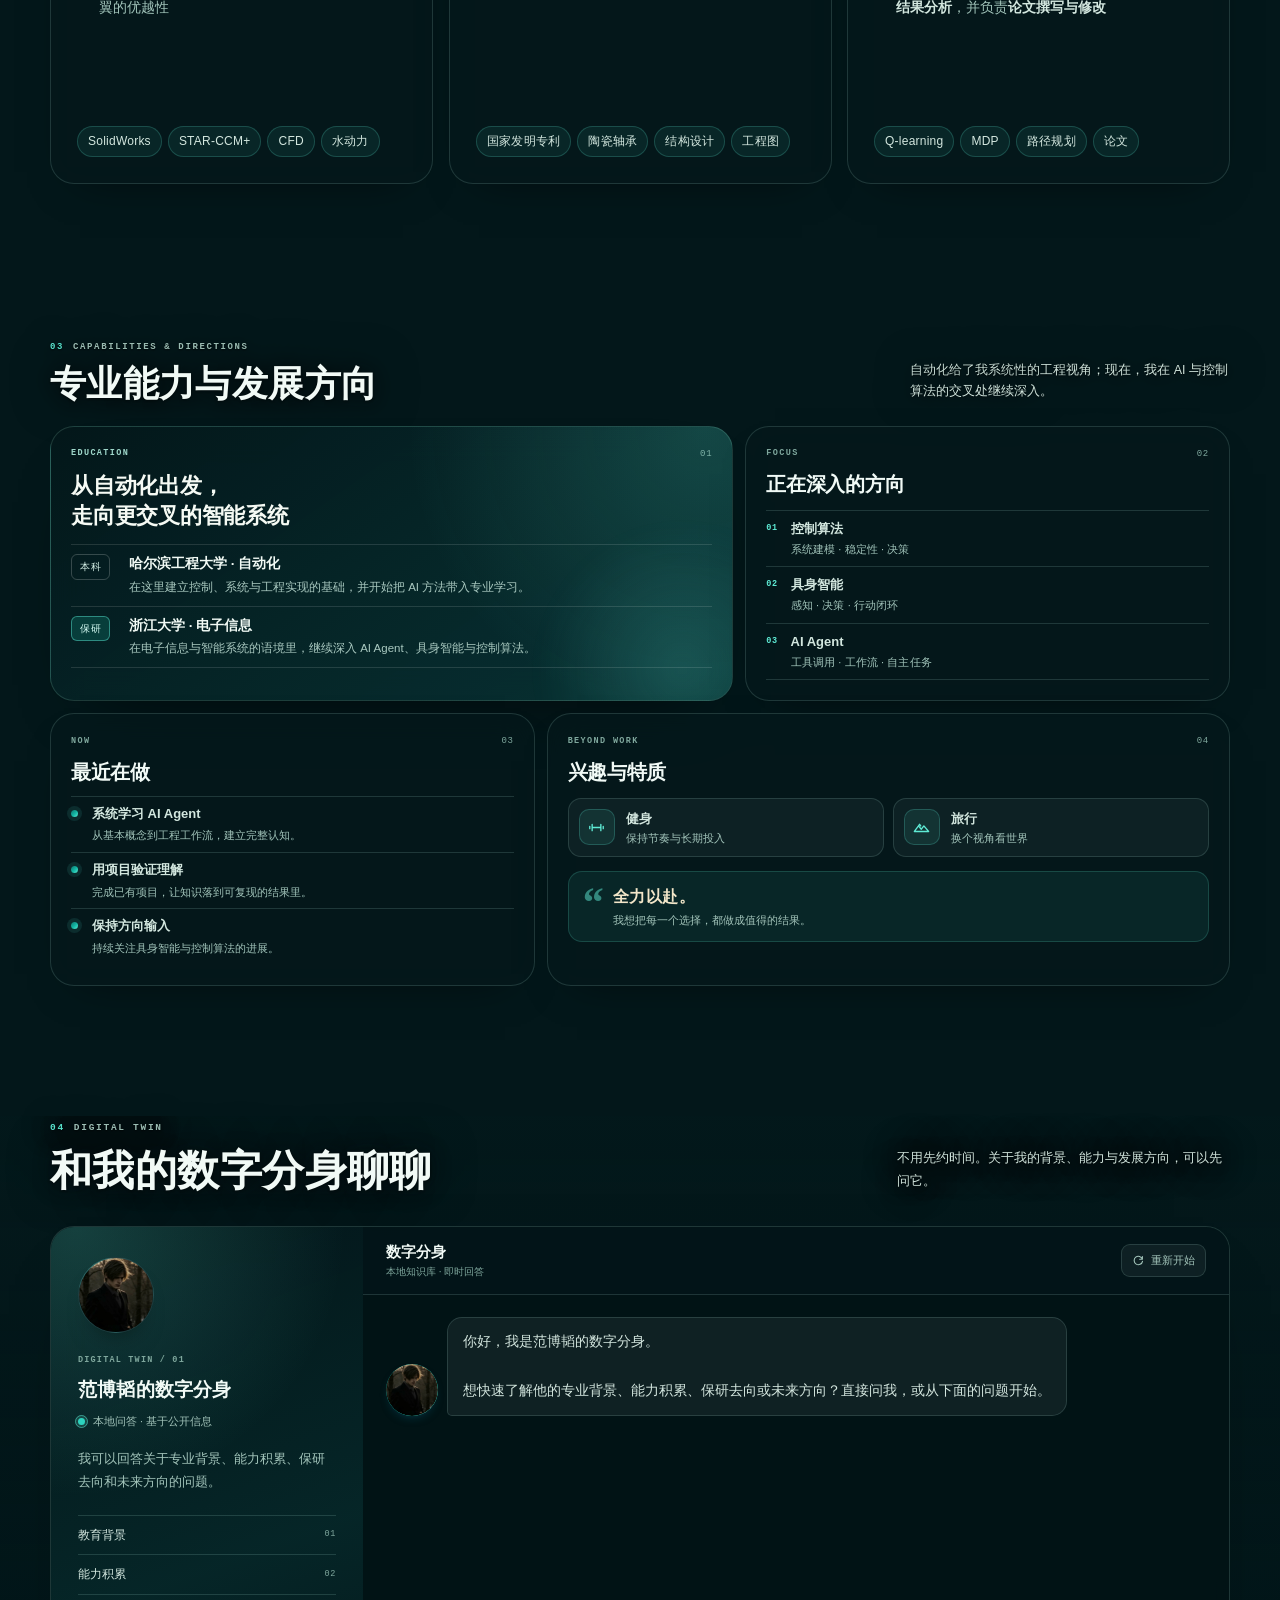
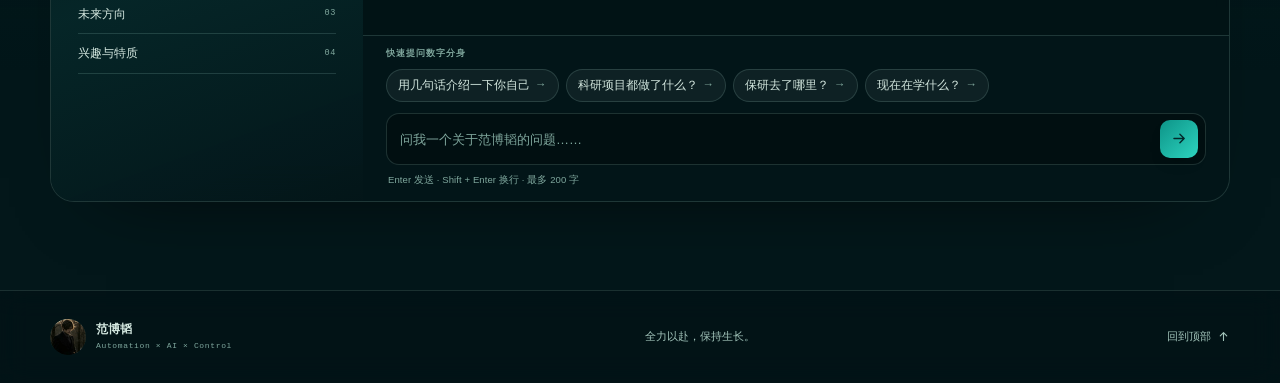
==== commit 30b5d1d3: "调整求职意向行距" ====
--- a/project-v1/index.html
+++ b/project-v1/index.html
@@ -65,7 +65,7 @@
         </h1>
       </div>
 
-      <p class="hero-lead">本科自动化专业，硕士电子信息专业，加权 <span class="accent">92.2</span>、专业前 <span class="accent">8%</span>；有波浪航行器建模仿真、结构专利、单板开发和强化学习论文经验，也拿过美赛 F 奖与数模省一。</p>
+      <p class="hero-lead">本科哈尔滨工程大学自动化专业，硕士浙江大学电子信息专业，加权 <span class="accent">92.2</span>、专业前 <span class="accent">8%</span>；有波浪航行器建模仿真、结构专利、单板开发和强化学习论文经验，也拿过美赛 F 奖与数模省一。</p>
 
       <div class="hero-actions">
         <a class="button button--primary" href="#twin">
